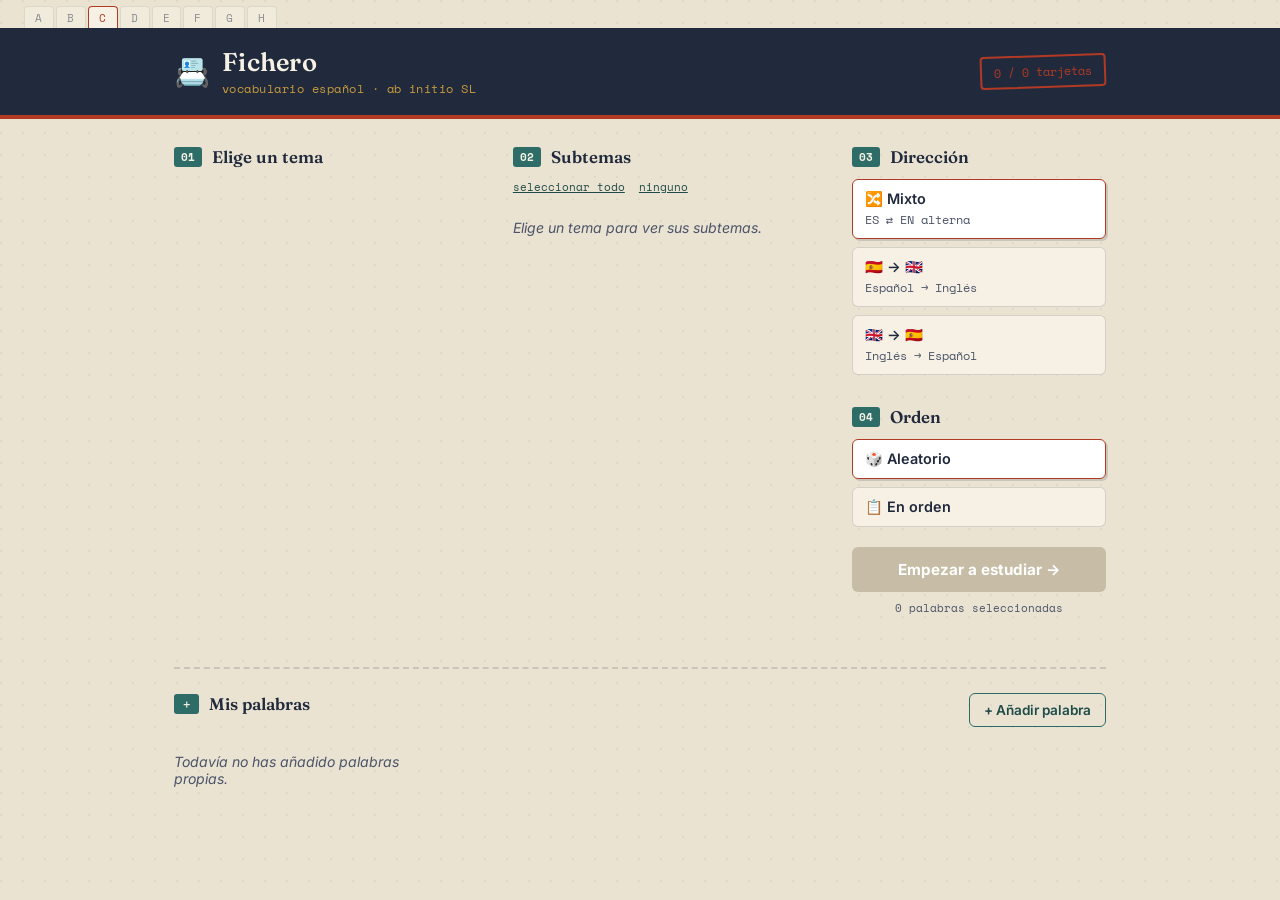
==== index.html @ 805efced "Add files via upload" ====
<!DOCTYPE html>
<html lang="es">
<head>
<meta charset="UTF-8">
<meta name="viewport" content="width=device-width, initial-scale=1.0">
<title>Fichero — Vocabulario Español Ab Initio</title>
<link rel="preconnect" href="https://fonts.googleapis.com">
<link href="https://fonts.googleapis.com/css2?family=Fraunces:ital,opsz,wght@0,9..144,400;0,9..144,600;0,9..144,700;1,9..144,500&family=Space+Mono:wght@400;700&family=Inter:wght@400;500;600;700&display=swap" rel="stylesheet">
<link rel="stylesheet" href="styles.css">
</head>
<body>

<div class="drawer-rail" aria-hidden="true">
  <span>A</span><span>B</span><span>C</span><span>D</span><span>E</span><span>F</span><span>G</span><span>H</span>
</div>

<header class="site-header">
  <div class="header-inner">
    <div class="brand">
      <span class="brand-mark">📇</span>
      <div>
        <h1>Fichero</h1>
        <p class="brand-sub">vocabulario español · ab initio SL</p>
      </div>
    </div>
    <div class="stamp" id="sessionStamp">0 / 0 tarjetas</div>
  </div>
</header>

<main class="layout">

  <!-- SETUP VIEW -->
  <section id="setupView" class="panel setup-panel">
    <div class="setup-grid">

      <div class="setup-col">
        <h2 class="section-label"><span class="tab-index">01</span> Elige un tema</h2>
        <div id="themeList" class="theme-list"></div>
      </div>

      <div class="setup-col">
        <h2 class="section-label"><span class="tab-index">02</span> Subtemas</h2>
        <div class="subtheme-actions">
          <button class="link-btn" id="selectAllSub">seleccionar todo</button>
          <button class="link-btn" id="selectNoneSub">ninguno</button>
        </div>
        <div id="subthemeList" class="subtheme-list">
          <p class="hint">Elige un tema para ver sus subtemas.</p>
        </div>
      </div>

      <div class="setup-col">
        <h2 class="section-label"><span class="tab-index">03</span> Dirección</h2>
        <div class="direction-options" id="directionOptions">
          <button class="dir-btn active" data-dir="mixed">🔀 Mixto<span>ES ⇄ EN alterna</span></button>
          <button class="dir-btn" data-dir="es-en">🇪🇸 → 🇬🇧<span>Español → Inglés</span></button>
          <button class="dir-btn" data-dir="en-es">🇬🇧 → 🇪🇸<span>Inglés → Español</span></button>
        </div>

        <h2 class="section-label" style="margin-top:2rem;"><span class="tab-index">04</span> Orden</h2>
        <div class="direction-options">
          <button class="dir-btn active" data-shuffle="true">🎲 Aleatorio</button>
          <button class="dir-btn" data-shuffle="false">📋 En orden</button>
        </div>

        <button id="startBtn" class="primary-btn" disabled>Empezar a estudiar →</button>
        <p class="setup-count" id="setupCount">0 palabras seleccionadas</p>
      </div>

    </div>

    <div class="my-words-block">
      <div class="my-words-header">
        <h2 class="section-label"><span class="tab-index">＋</span> Mis palabras</h2>
        <button id="addWordBtn" class="secondary-btn">+ Añadir palabra</button>
      </div>
      <div id="myWordsList" class="my-words-list">
        <p class="hint">Todavía no has añadido palabras propias.</p>
      </div>
    </div>
  </section>

  <!-- STUDY VIEW -->
  <section id="studyView" class="panel study-panel hidden">
    <div class="study-toolbar">
      <button id="backToSetup" class="link-btn">← temas</button>
      <div class="progress-track"><div class="progress-fill" id="progressFill"></div></div>
      <button id="shuffleAgain" class="link-btn">🔀 reordenar</button>
    </div>

    <div class="card-stage">
      <div class="card-tab" id="cardTheme">tema</div>
      <div class="flashcard" id="flashcard" tabindex="0" role="button" aria-label="Voltear tarjeta">
        <div class="flashcard-inner" id="flashcardInner">
          <div class="face face-front">
            <span class="lang-flag" id="frontFlag">ES</span>
            <p class="word-text" id="frontText">—</p>
            <span class="tap-hint">toca para voltear</span>
          </div>
          <div class="face face-back">
            <span class="lang-flag" id="backFlag">EN</span>
            <p class="word-text" id="backText">—</p>
            <span class="tap-hint">toca para voltear</span>
          </div>
        </div>
      </div>

      <div class="rating-row" id="ratingRow">
        <button class="rate-btn rate-no" data-rate="again">😕 otra vez</button>
        <button class="rate-btn rate-ok" data-rate="know">✅ lo sé</button>
      </div>

      <div class="nav-row">
        <button id="prevCard" class="nav-btn">‹ anterior</button>
        <button id="nextCard" class="nav-btn">siguiente ›</button>
      </div>
    </div>
  </section>

  <!-- DONE VIEW -->
  <section id="doneView" class="panel done-panel hidden">
    <div class="done-card">
      <span class="done-mark">✓</span>
      <h2>¡Fichero completado!</h2>
      <p id="doneStats">Has repasado 0 tarjetas.</p>
      <div class="done-actions">
        <button id="restartSame" class="primary-btn">Repasar otra vez</button>
        <button id="restartNew" class="secondary-btn">Elegir otro tema</button>
      </div>
    </div>
  </section>

</main>

<!-- ADD WORD MODAL -->
<div id="addWordModal" class="modal-overlay hidden">
  <div class="modal-card">
    <button class="modal-close" id="closeModal">×</button>
    <h2 class="section-label"><span class="tab-index">＋</span> Añadir palabra</h2>
    <form id="addWordForm">
      <label>Español
        <input type="text" id="inputEs" placeholder="p.ej. madrugar" required>
      </label>
      <label>Inglés
        <input type="text" id="inputEn" placeholder="e.g. to get up early" required>
      </label>
      <label>Nota (opcional)
        <input type="text" id="inputNote" placeholder="p.ej. tema: rutina diaria">
      </label>
      <button type="submit" class="primary-btn">Guardar tarjeta</button>
    </form>
  </div>
</div>

<script src="app.js"></script>
</body>
</html>
---- styles.css ----
/* ===========================================================
   Fichero — design tokens
   Palette: library card-catalog. Paper stock, ink navy, stamp red, teal accent.
   Display: Fraunces (serif, warm, a little quirky at high optical size)
   Body: Inter
   Utility/labels: Space Mono (card-index numbering, flags, counters)
=========================================================== */
:root {
  --paper: #EAE3D2;
  --paper-deep: #DED4BC;
  --card-stock: #F6F1E4;
  --ink: #202A3C;
  --ink-soft: #4B5468;
  --stamp: #B23A24;
  --stamp-dark: #8E2C1A;
  --teal: #2E6C68;
  --teal-dark: #1F4B48;
  --gold: #C79A3D;
  --line: rgba(32, 42, 60, 0.16);
  --shadow: rgba(32, 42, 60, 0.25);

  --font-display: 'Fraunces', serif;
  --font-body: 'Inter', sans-serif;
  --font-mono: 'Space Mono', monospace;

  --radius-card: 10px;
  --radius-sm: 6px;
}

* { box-sizing: border-box; }

html, body {
  margin: 0;
  padding: 0;
  background: var(--paper);
  color: var(--ink);
  font-family: var(--font-body);
  min-height: 100vh;
}

body {
  background-image:
    radial-gradient(circle at 1px 1px, rgba(32,42,60,0.05) 1px, transparent 0);
  background-size: 22px 22px;
}

h1, h2 { font-family: var(--font-display); margin: 0; }

.hidden { display: none !important; }

button { font-family: var(--font-body); cursor: pointer; }

/* ---------- drawer rail (decorative, catalog-box tabs) ---------- */
.drawer-rail {
  display: flex;
  gap: 2px;
  padding: 6px 24px 0;
  overflow-x: auto;
}
.drawer-rail span {
  font-family: var(--font-mono);
  font-size: 11px;
  letter-spacing: 0.08em;
  color: var(--ink-soft);
  background: var(--card-stock);
  border: 1px solid var(--line);
  border-bottom: none;
  padding: 3px 10px 2px;
  border-radius: 4px 4px 0 0;
  opacity: 0.6;
}
.drawer-rail span:nth-child(3) { opacity: 1; color: var(--stamp); border-color: var(--stamp); }

/* ---------- header ---------- */
.site-header {
  background: var(--ink);
  color: var(--card-stock);
  border-bottom: 4px solid var(--stamp);
}
.header-inner {
  max-width: 980px;
  margin: 0 auto;
  padding: 18px 24px;
  display: flex;
  align-items: center;
  justify-content: space-between;
  gap: 16px;
}
.brand { display: flex; align-items: center; gap: 12px; }
.brand-mark { font-size: 1.8rem; }
.brand h1 {
  font-size: 1.6rem;
  font-weight: 600;
  letter-spacing: 0.01em;
}
.brand-sub {
  margin: 2px 0 0;
  font-family: var(--font-mono);
  font-size: 12px;
  color: var(--gold);
  letter-spacing: 0.04em;
}
.stamp {
  font-family: var(--font-mono);
  font-size: 12px;
  border: 2px solid var(--stamp);
  color: var(--stamp);
  padding: 6px 12px;
  border-radius: 4px;
  transform: rotate(-2deg);
  white-space: nowrap;
}

/* ---------- layout ---------- */
.layout {
  max-width: 980px;
  margin: 0 auto;
  padding: 28px 24px 80px;
}

.panel { width: 100%; }

.section-label {
  font-size: 1.05rem;
  font-weight: 600;
  display: flex;
  align-items: center;
  gap: 10px;
  margin-bottom: 12px;
  color: var(--ink);
}
.tab-index {
  font-family: var(--font-mono);
  font-size: 11px;
  background: var(--teal);
  color: var(--card-stock);
  padding: 2px 7px;
  border-radius: 3px;
}

/* ---------- setup grid ---------- */
.setup-grid {
  display: grid;
  grid-template-columns: 1.1fr 1.1fr 0.9fr;
  gap: 28px;
  align-items: start;
}
@media (max-width: 860px) {
  .setup-grid { grid-template-columns: 1fr; }
}

.theme-list {
  display: flex;
  flex-direction: column;
  gap: 8px;
  max-height: 420px;
  overflow-y: auto;
  padding-right: 4px;
}
.theme-item {
  background: var(--card-stock);
  border: 1px solid var(--line);
  border-left: 4px solid var(--teal);
  border-radius: var(--radius-sm);
  padding: 10px 12px;
  cursor: pointer;
  transition: transform 0.12s ease, box-shadow 0.12s ease;
  display: flex;
  justify-content: space-between;
  align-items: center;
  gap: 8px;
}
.theme-item:hover { transform: translateX(2px); box-shadow: 2px 2px 0 var(--line); }
.theme-item.active {
  border-left-color: var(--stamp);
  background: #fff;
  box-shadow: 3px 3px 0 var(--line);
}
.theme-item .t-name { font-weight: 600; font-size: 0.92rem; }
.theme-item .t-count {
  font-family: var(--font-mono);
  font-size: 11px;
  color: var(--ink-soft);
  background: var(--paper);
  border-radius: 10px;
  padding: 2px 8px;
  white-space: nowrap;
}

.subtheme-actions { display: flex; gap: 14px; margin-bottom: 10px; }
.link-btn {
  background: none;
  border: none;
  font-family: var(--font-mono);
  font-size: 11px;
  color: var(--teal-dark);
  text-decoration: underline;
  padding: 0;
}

.subtheme-list {
  display: flex;
  flex-direction: column;
  gap: 6px;
  max-height: 380px;
  overflow-y: auto;
  padding-right: 4px;
}
.subtheme-row {
  display: flex;
  align-items: center;
  gap: 8px;
  background: var(--card-stock);
  border: 1px solid var(--line);
  border-radius: var(--radius-sm);
  padding: 7px 10px;
  font-size: 0.86rem;
}
.subtheme-row input { accent-color: var(--stamp); }
.subtheme-row .s-count {
  margin-left: auto;
  font-family: var(--font-mono);
  font-size: 10px;
  color: var(--ink-soft);
}

.hint { color: var(--ink-soft); font-size: 0.88rem; font-style: italic; }

.direction-options { display: flex; flex-direction: column; gap: 8px; }
.dir-btn {
  background: var(--card-stock);
  border: 1px solid var(--line);
  border-radius: var(--radius-sm);
  padding: 10px 12px;
  text-align: left;
  font-size: 0.9rem;
  font-weight: 600;
  color: var(--ink);
  display: flex;
  flex-direction: column;
  gap: 2px;
}
.dir-btn span { font-weight: 400; font-size: 0.76rem; color: var(--ink-soft); font-family: var(--font-mono); }
.dir-btn.active { border-color: var(--stamp); background: #fff; box-shadow: 2px 2px 0 var(--line); }

.primary-btn {
  margin-top: 20px;
  width: 100%;
  background: var(--stamp);
  color: #fff;
  border: none;
  border-radius: var(--radius-sm);
  padding: 13px 16px;
  font-weight: 700;
  font-size: 0.95rem;
  transition: background 0.15s ease;
}
.primary-btn:hover:not(:disabled) { background: var(--stamp-dark); }
.primary-btn:disabled { background: #C7BDA6; cursor: not-allowed; }

.secondary-btn {
  background: transparent;
  border: 1.5px solid var(--teal);
  color: var(--teal-dark);
  border-radius: var(--radius-sm);
  padding: 8px 14px;
  font-weight: 600;
  font-size: 0.85rem;
}

.setup-count {
  text-align: center;
  font-family: var(--font-mono);
  font-size: 11px;
  color: var(--ink-soft);
  margin-top: 8px;
}

/* ---------- my words ---------- */
.my-words-block {
  margin-top: 40px;
  border-top: 2px dashed var(--line);
  padding-top: 24px;
}
.my-words-header {
  display: flex;
  justify-content: space-between;
  align-items: center;
  margin-bottom: 12px;
}
.my-words-list {
  display: grid;
  grid-template-columns: repeat(auto-fill, minmax(220px, 1fr));
  gap: 8px;
}
.my-word-card {
  background: var(--card-stock);
  border: 1px solid var(--line);
  border-radius: var(--radius-sm);
  padding: 10px 12px;
  position: relative;
}
.my-word-card .mw-es { font-weight: 700; font-size: 0.9rem; }
.my-word-card .mw-en { color: var(--ink-soft); font-size: 0.82rem; }
.my-word-card .mw-del {
  position: absolute;
  top: 6px; right: 8px;
  background: none;
  border: none;
  color: var(--stamp);
  font-size: 0.85rem;
}

/* ---------- study view ---------- */
.study-toolbar {
  display: flex;
  align-items: center;
  gap: 16px;
  margin-bottom: 30px;
}
.progress-track {
  flex: 1;
  height: 6px;
  background: var(--paper-deep);
  border-radius: 4px;
  overflow: hidden;
}
.progress-fill {
  height: 100%;
  width: 0%;
  background: var(--stamp);
  transition: width 0.25s ease;
}

.card-stage {
  display: flex;
  flex-direction: column;
  align-items: center;
  gap: 22px;
}

.card-tab {
  font-family: var(--font-mono);
  font-size: 11px;
  letter-spacing: 0.05em;
  color: var(--ink-soft);
  background: var(--card-stock);
  border: 1px solid var(--line);
  padding: 4px 12px;
  border-radius: 12px;
  text-transform: uppercase;
}

.flashcard {
  width: min(560px, 92vw);
  height: 320px;
  perspective: 1400px;
  outline: none;
}
.flashcard-inner {
  position: relative;
  width: 100%;
  height: 100%;
  transition: transform 0.5s cubic-bezier(.4,.2,.2,1);
  transform-style: preserve-3d;
}
.flashcard.flipped .flashcard-inner { transform: rotateY(180deg); }

.face {
  position: absolute;
  inset: 0;
  backface-visibility: hidden;
  border-radius: var(--radius-card);
  background: var(--card-stock);
  border: 1px solid var(--line);
  box-shadow: 4px 6px 0 var(--line), 0 12px 30px var(--shadow);
  display: flex;
  flex-direction: column;
  align-items: center;
  justify-content: center;
  padding: 30px;
  text-align: center;
}
.face::before {
  content: "";
  position: absolute;
  top: 0; left: 34px;
  width: 2px; height: 100%;
  background: repeating-linear-gradient(var(--line) 0 4px, transparent 4px 10px);
  opacity: 0.5;
}
.face-back { transform: rotateY(180deg); }

.lang-flag {
  font-family: var(--font-mono);
  font-size: 11px;
  letter-spacing: 0.08em;
  background: var(--teal);
  color: #fff;
  padding: 3px 10px;
  border-radius: 10px;
  margin-bottom: 18px;
}
.face-back .lang-flag { background: var(--stamp); }

.word-text {
  font-family: var(--font-display);
  font-size: clamp(1.6rem, 4.2vw, 2.3rem);
  font-weight: 600;
  line-height: 1.25;
  margin: 0;
  color: var(--ink);
}

.tap-hint {
  position: absolute;
  bottom: 16px;
  font-family: var(--font-mono);
  font-size: 10px;
  color: var(--ink-soft);
  opacity: 0.7;
  text-transform: uppercase;
  letter-spacing: 0.06em;
}

.rating-row {
  display: flex;
  gap: 14px;
  opacity: 0;
  pointer-events: none;
  transition: opacity 0.2s ease;
}
.rating-row.show { opacity: 1; pointer-events: auto; }
.rate-btn {
  border: none;
  border-radius: 24px;
  padding: 11px 22px;
  font-weight: 700;
  font-size: 0.88rem;
}
.rate-no { background: var(--paper-deep); color: var(--ink); }
.rate-ok { background: var(--teal); color: #fff; }

.nav-row { display: flex; gap: 12px; }
.nav-btn {
  background: none;
  border: 1px solid var(--line);
  border-radius: var(--radius-sm);
  padding: 8px 16px;
  font-family: var(--font-mono);
  font-size: 12px;
  color: var(--ink-soft);
}
.nav-btn:hover { border-color: var(--ink-soft); }

/* ---------- done view ---------- */
.done-panel { display: flex; justify-content: center; padding-top: 40px; }
.done-card {
  background: var(--card-stock);
  border: 1px solid var(--line);
  border-radius: var(--radius-card);
  padding: 44px 40px;
  text-align: center;
  max-width: 420px;
  box-shadow: 4px 6px 0 var(--line);
}
.done-mark {
  display: inline-flex;
  align-items: center;
  justify-content: center;
  width: 52px; height: 52px;
  border-radius: 50%;
  background: var(--teal);
  color: #fff;
  font-size: 1.5rem;
  margin-bottom: 14px;
}
.done-card h2 { font-size: 1.4rem; margin-bottom: 8px; }
.done-card p { color: var(--ink-soft); margin-bottom: 22px; }
.done-actions { display: flex; flex-direction: column; gap: 10px; }

/* ---------- modal ---------- */
.modal-overlay {
  position: fixed; inset: 0;
  background: rgba(32,42,60,0.55);
  display: flex;
  align-items: center;
  justify-content: center;
  padding: 20px;
  z-index: 50;
}
.modal-card {
  background: var(--card-stock);
  border-radius: var(--radius-card);
  padding: 28px;
  width: min(420px, 100%);
  position: relative;
  box-shadow: 6px 8px 0 var(--line);
}
.modal-close {
  position: absolute;
  top: 10px; right: 14px;
  background: none;
  border: none;
  font-size: 1.4rem;
  color: var(--ink-soft);
}
#addWordForm { display: flex; flex-direction: column; gap: 14px; margin-top: 10px; }
#addWordForm label {
  display: flex;
  flex-direction: column;
  gap: 5px;
  font-family: var(--font-mono);
  font-size: 11px;
  color: var(--ink-soft);
  text-transform: uppercase;
  letter-spacing: 0.04em;
}
#addWordForm input {
  font-family: var(--font-body);
  font-size: 0.95rem;
  padding: 10px 12px;
  border: 1px solid var(--line);
  border-radius: var(--radius-sm);
  background: #fff;
  color: var(--ink);
}
#addWordForm input:focus {
  outline: 2px solid var(--teal);
  outline-offset: 1px;
}

/* ---------- focus visibility ---------- */
button:focus-visible, .flashcard:focus-visible, input:focus-visible {
  outline: 2px solid var(--stamp);
  outline-offset: 2px;
}

/* ---------- reduced motion ---------- */
@media (prefers-reduced-motion: reduce) {
  .flashcard-inner, .progress-fill, .theme-item { transition: none !important; }
}
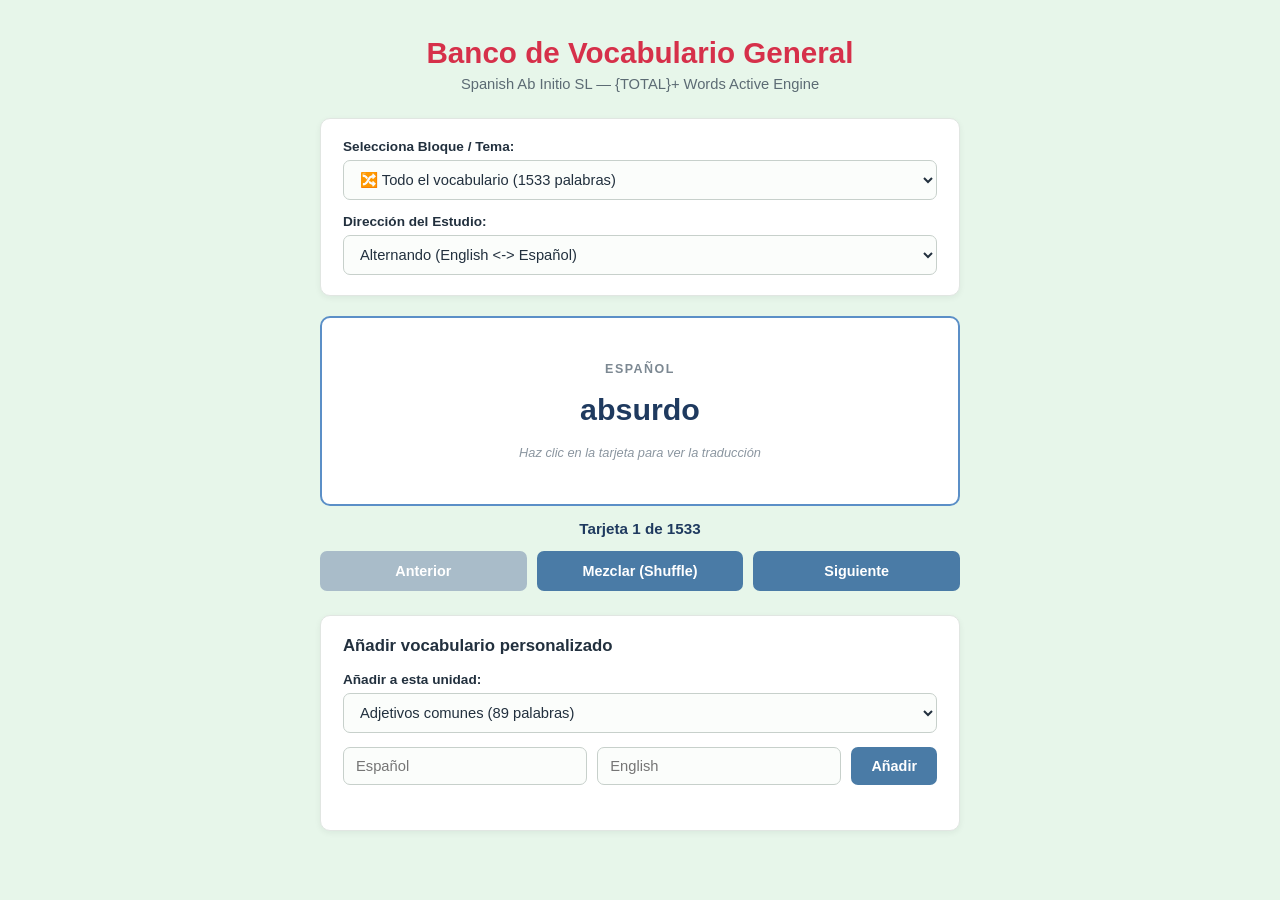
==== commit cb926cdd: "Add files via upload" ====
--- a/index.html
+++ b/index.html
@@ -1,157 +1,431 @@
-<!DOCTYPE html>
-<html lang="es">
-<head>
-<meta charset="UTF-8">
-<meta name="viewport" content="width=device-width, initial-scale=1.0">
-<title>Fichero — Vocabulario Español Ab Initio</title>
-<link rel="preconnect" href="https://fonts.googleapis.com">
-<link href="https://fonts.googleapis.com/css2?family=Fraunces:ital,opsz,wght@0,9..144,400;0,9..144,600;0,9..144,700;1,9..144,500&family=Space+Mono:wght@400;700&family=Inter:wght@400;500;600;700&display=swap" rel="stylesheet">
-<link rel="stylesheet" href="styles.css">
-</head>
-<body>
-
-<div class="drawer-rail" aria-hidden="true">
-  <span>A</span><span>B</span><span>C</span><span>D</span><span>E</span><span>F</span><span>G</span><span>H</span>
-</div>
-
-<header class="site-header">
-  <div class="header-inner">
-    <div class="brand">
-      <span class="brand-mark">📇</span>
-      <div>
-        <h1>Fichero</h1>
-        <p class="brand-sub">vocabulario español · ab initio SL</p>
-      </div>
-    </div>
-    <div class="stamp" id="sessionStamp">0 / 0 tarjetas</div>
-  </div>
-</header>
-
-<main class="layout">
-
-  <!-- SETUP VIEW -->
-  <section id="setupView" class="panel setup-panel">
-    <div class="setup-grid">
-
-      <div class="setup-col">
-        <h2 class="section-label"><span class="tab-index">01</span> Elige un tema</h2>
-        <div id="themeList" class="theme-list"></div>
-      </div>
-
-      <div class="setup-col">
-        <h2 class="section-label"><span class="tab-index">02</span> Subtemas</h2>
-        <div class="subtheme-actions">
-          <button class="link-btn" id="selectAllSub">seleccionar todo</button>
-          <button class="link-btn" id="selectNoneSub">ninguno</button>
-        </div>
-        <div id="subthemeList" class="subtheme-list">
-          <p class="hint">Elige un tema para ver sus subtemas.</p>
-        </div>
-      </div>
-
-      <div class="setup-col">
-        <h2 class="section-label"><span class="tab-index">03</span> Dirección</h2>
-        <div class="direction-options" id="directionOptions">
-          <button class="dir-btn active" data-dir="mixed">🔀 Mixto<span>ES ⇄ EN alterna</span></button>
-          <button class="dir-btn" data-dir="es-en">🇪🇸 → 🇬🇧<span>Español → Inglés</span></button>
-          <button class="dir-btn" data-dir="en-es">🇬🇧 → 🇪🇸<span>Inglés → Español</span></button>
-        </div>
-
-        <h2 class="section-label" style="margin-top:2rem;"><span class="tab-index">04</span> Orden</h2>
-        <div class="direction-options">
-          <button class="dir-btn active" data-shuffle="true">🎲 Aleatorio</button>
-          <button class="dir-btn" data-shuffle="false">📋 En orden</button>
-        </div>
-
-        <button id="startBtn" class="primary-btn" disabled>Empezar a estudiar →</button>
-        <p class="setup-count" id="setupCount">0 palabras seleccionadas</p>
-      </div>
-
-    </div>
-
-    <div class="my-words-block">
-      <div class="my-words-header">
-        <h2 class="section-label"><span class="tab-index">＋</span> Mis palabras</h2>
-        <button id="addWordBtn" class="secondary-btn">+ Añadir palabra</button>
-      </div>
-      <div id="myWordsList" class="my-words-list">
-        <p class="hint">Todavía no has añadido palabras propias.</p>
-      </div>
-    </div>
-  </section>
-
-  <!-- STUDY VIEW -->
-  <section id="studyView" class="panel study-panel hidden">
-    <div class="study-toolbar">
-      <button id="backToSetup" class="link-btn">← temas</button>
-      <div class="progress-track"><div class="progress-fill" id="progressFill"></div></div>
-      <button id="shuffleAgain" class="link-btn">🔀 reordenar</button>
-    </div>
-
-    <div class="card-stage">
-      <div class="card-tab" id="cardTheme">tema</div>
-      <div class="flashcard" id="flashcard" tabindex="0" role="button" aria-label="Voltear tarjeta">
-        <div class="flashcard-inner" id="flashcardInner">
-          <div class="face face-front">
-            <span class="lang-flag" id="frontFlag">ES</span>
-            <p class="word-text" id="frontText">—</p>
-            <span class="tap-hint">toca para voltear</span>
-          </div>
-          <div class="face face-back">
-            <span class="lang-flag" id="backFlag">EN</span>
-            <p class="word-text" id="backText">—</p>
-            <span class="tap-hint">toca para voltear</span>
-          </div>
-        </div>
-      </div>
-
-      <div class="rating-row" id="ratingRow">
-        <button class="rate-btn rate-no" data-rate="again">😕 otra vez</button>
-        <button class="rate-btn rate-ok" data-rate="know">✅ lo sé</button>
-      </div>
-
-      <div class="nav-row">
-        <button id="prevCard" class="nav-btn">‹ anterior</button>
-        <button id="nextCard" class="nav-btn">siguiente ›</button>
-      </div>
-    </div>
-  </section>
-
-  <!-- DONE VIEW -->
-  <section id="doneView" class="panel done-panel hidden">
-    <div class="done-card">
-      <span class="done-mark">✓</span>
-      <h2>¡Fichero completado!</h2>
-      <p id="doneStats">Has repasado 0 tarjetas.</p>
-      <div class="done-actions">
-        <button id="restartSame" class="primary-btn">Repasar otra vez</button>
-        <button id="restartNew" class="secondary-btn">Elegir otro tema</button>
-      </div>
-    </div>
-  </section>
-
-</main>
-
-<!-- ADD WORD MODAL -->
-<div id="addWordModal" class="modal-overlay hidden">
-  <div class="modal-card">
-    <button class="modal-close" id="closeModal">×</button>
-    <h2 class="section-label"><span class="tab-index">＋</span> Añadir palabra</h2>
-    <form id="addWordForm">
-      <label>Español
-        <input type="text" id="inputEs" placeholder="p.ej. madrugar" required>
-      </label>
-      <label>Inglés
-        <input type="text" id="inputEn" placeholder="e.g. to get up early" required>
-      </label>
-      <label>Nota (opcional)
-        <input type="text" id="inputNote" placeholder="p.ej. tema: rutina diaria">
-      </label>
-      <button type="submit" class="primary-btn">Guardar tarjeta</button>
-    </form>
-  </div>
-</div>
-
-<script src="app.js"></script>
-</body>
-</html>
+﻿<!DOCTYPE html>
+<html lang="es">
+<head>
+<meta charset="UTF-8">
+<meta name="viewport" content="width=device-width, initial-scale=1.0">
+<title>Banco de Vocabulario General</title>
+<style>
+*{ box-sizing:border-box; }
+html,body{ height:100%; }
+body{
+  margin:0;
+  background:#e7f6ea;
+  color:#22303e;
+  font-family:"Segoe UI", Arial, Helvetica, sans-serif;
+  min-height:100vh;
+  padding:36px 16px 60px;
+}
+
+#app{ max-width:640px; margin:0 auto; }
+
+h1.title{
+  text-align:center;
+  color:#d6304a;
+  font-size:1.85rem;
+  font-weight:700;
+  margin:0 0 6px;
+}
+p.subtitle{
+  text-align:center;
+  color:#5c6b74;
+  font-size:0.92rem;
+  margin:0 0 26px;
+}
+
+.panel{
+  background:#ffffff;
+  border:1px solid #e1e6e2;
+  border-radius:10px;
+  padding:20px 22px;
+  margin-bottom:20px;
+  box-shadow:0 2px 6px rgba(20,40,30,0.06);
+}
+
+.field-label{
+  font-size:0.85rem;
+  font-weight:600;
+  color:#22303e;
+  margin-bottom:6px;
+  display:block;
+}
+select, input[type=text]{
+  width:100%;
+  padding:10px 12px;
+  border-radius:7px;
+  border:1px solid #c7d0cb;
+  font-size:0.92rem;
+  color:#22303e;
+  background:#fbfdfb;
+  font-family:inherit;
+}
+select:focus, input[type=text]:focus{
+  outline:none;
+  border-color:#4a7ba6;
+  box-shadow:0 0 0 3px rgba(74,123,166,0.15);
+}
+.field{ margin-bottom:14px; }
+.field:last-child{ margin-bottom:0; }
+
+.flashcard-panel{
+  background:#ffffff;
+  border:2px solid #5b8fc7;
+  border-radius:10px;
+  padding:30px 24px;
+  text-align:center;
+  min-height:190px;
+  display:flex;
+  flex-direction:column;
+  align-items:center;
+  justify-content:center;
+  cursor:pointer;
+  margin-bottom:14px;
+  user-select:none;
+  transition:box-shadow .15s ease;
+}
+.flashcard-panel:hover{ box-shadow:0 4px 14px rgba(91,143,199,0.25); }
+.card-label{
+  font-size:0.78rem;
+  letter-spacing:0.12em;
+  color:#7c8892;
+  font-weight:600;
+  margin-bottom:14px;
+}
+.card-word{
+  font-size:1.9rem;
+  font-weight:700;
+  color:#1f3a5f;
+  word-break:break-word;
+  line-height:1.3;
+}
+.card-hint{
+  margin-top:16px;
+  font-size:0.8rem;
+  color:#8b96a0;
+  font-style:italic;
+}
+
+.card-counter{
+  text-align:center;
+  font-weight:700;
+  color:#1f3a5f;
+  font-size:0.95rem;
+  margin-bottom:14px;
+}
+
+.btn-row{
+  display:flex;
+  gap:10px;
+  margin-bottom:6px;
+}
+button.action-btn{
+  flex:1;
+  background:#4a7ba6;
+  color:#fff;
+  border:none;
+  border-radius:7px;
+  padding:12px 10px;
+  font-size:0.9rem;
+  font-weight:600;
+  cursor:pointer;
+  font-family:inherit;
+  transition:background .12s ease;
+}
+button.action-btn:hover{ background:#3d6890; }
+button.action-btn:disabled{ background:#a9bcc9; cursor:not-allowed; }
+
+.panel-heading{
+  font-size:1.05rem;
+  font-weight:700;
+  color:#22303e;
+  margin:0 0 16px;
+}
+
+.add-row{
+  display:flex;
+  gap:10px;
+}
+.add-row .field{ flex:1; margin-bottom:0; }
+button.add-btn{
+  background:#4a7ba6;
+  color:#fff;
+  border:none;
+  border-radius:7px;
+  padding:0 20px;
+  font-size:0.9rem;
+  font-weight:600;
+  cursor:pointer;
+  font-family:inherit;
+  align-self:stretch;
+}
+button.add-btn:hover{ background:#3d6890; }
+
+.add-msg{
+  margin-top:10px;
+  font-size:0.85rem;
+  min-height:1.1em;
+}
+.add-msg.success{ color:#2c8a4a; }
+.add-msg.error{ color:#c1453b; }
+
+@media (max-width:480px){
+  .add-row{ flex-direction:column; }
+  button.add-btn{ padding:12px; }
+}
+
+</style>
+</head>
+<body>
+<div id="app">
+  <h1 class="title">Banco de Vocabulario General</h1>
+  <p class="subtitle">Spanish Ab Initio SL — {TOTAL}+ Words Active Engine</p>
+
+  <div class="panel">
+    <div class="field">
+      <label class="field-label" for="unit-select">Selecciona Bloque / Tema:</label>
+      <select id="unit-select"></select>
+    </div>
+    <div class="field">
+      <label class="field-label" for="direction-select">Dirección del Estudio:</label>
+      <select id="direction-select">
+        <option value="alt">Alternando (English &lt;-&gt; Español)</option>
+        <option value="es-en">Español -&gt; English</option>
+        <option value="en-es">English -&gt; Español</option>
+      </select>
+    </div>
+  </div>
+
+  <div class="flashcard-panel" id="flashcard">
+    <div class="card-label" id="card-label">ESPAÑOL</div>
+    <div class="card-word" id="card-word">—</div>
+    <div class="card-hint" id="card-hint"></div>
+  </div>
+
+  <div class="card-counter" id="card-counter">Tarjeta 1 de 1</div>
+
+  <div class="btn-row">
+    <button class="action-btn" id="prev-btn">Anterior</button>
+    <button class="action-btn" id="shuffle-btn">Mezclar (Shuffle)</button>
+    <button class="action-btn" id="next-btn">Siguiente</button>
+  </div>
+
+  <div class="panel" style="margin-top:24px;">
+    <div class="panel-heading">Añadir vocabulario personalizado</div>
+    <div class="field">
+      <label class="field-label" for="add-unit-select">Añadir a esta unidad:</label>
+      <select id="add-unit-select"></select>
+    </div>
+    <div class="add-row">
+      <div class="field">
+        <input type="text" id="input-es" placeholder="Español">
+      </div>
+      <div class="field">
+        <input type="text" id="input-en" placeholder="English">
+      </div>
+      <button class="add-btn" id="add-btn">Añadir</button>
+    </div>
+    <div class="add-msg" id="add-msg"></div>
+  </div>
+</div>
+
+<script id="units-data" type="application/json">
+[{"theme":"Adjetivos comunes (Common Adjectives)","subtheme":"Adjetivos comunes","pairs":[["absurdo","absurd"],["aburrido","boring"],["acogedor","cosy, welcoming"],["agradable","pleasant"],["amable","kind"],["amigable","friendly"],["animado","lively"],["blando","soft"],["bueno, mejor","good, better"],["cálido","warm"],["caliente","hot"],["cierto","certain, true"],["cómodo","comfortable"],["correcto","correct"],["delgado","thin, slim"],["diferente","different"],["difícil","difficult"],["duro","hard"],["educado","polite"],["emocionante","exciting"],["enorme","huge"],["estrecho","narrow"],["estricto","strict"],["estupendo","wonderful"],["exacto","exact"],["fácil","easy"],["fantástico","fantastic"],["frío","cold"],["fuerte","strong"],["general","general"],["genial","great"],["grande, más grande/mayor, el más grande/mayor","big, bigger, biggest"],["gratis","free (no cost)"],["harto","fed up"],["húmedo","humid, damp"],["importante","important"],["imposible","impossible"],["incorrecto","incorrect"],["infeliz","unhappy"],["inteligente","intelligent"],["inútil","useless"],["lento","slow"],["libre","free"],["ligero","light (weight)"],["listo","clever, ready"],["lleno","full"],["maleducado","rude, impolite"],["malo, peor","bad, worse"],["mismo, el mismo que","same, the same as"],["moderno","modern"],["mojado","wet"],["necesario","necessary"],["negativo","negative"],["normal","normal"],["nuevo","new"],["parecido","similar"],["pequeño, más pequeño/menor, el más pequeño/menor","small, smaller, smallest"],["perfecto","perfect"],["pesado","heavy"],["popular","popular"],["posible","possible"],["positivo","positive"],["preparado","prepared, ready"],["previo","previous"],["probable","probable"],["profundo","deep"],["rápido","fast"],["reciente","recent"],["rico","rich, tasty"],["ruidoso","noisy"],["seco","dry"],["seguro","safe, sure"],["sencillo","simple"],["silencioso","silent, quiet"],["similar","similar"],["simple","simple"],["solitario","lonely, solitary"],["solo","alone, only"],["suave","soft, smooth"],["tímido","shy"],["típico","typical"],["tonto","silly, stupid"],["tradicional","traditional"],["útil","useful"],["vacante","vacant"],["vacío","empty"],["valioso","valuable"],["verdadero","true, real"],["viejo","old"]]},{"theme":"Adverbios y preposiciones comunes (Common Adverbs and Prepositions)","subtheme":"Adverbios y preposiciones comunes","pairs":[["a","to, at"],["afuera","outside"],["al lado de","next to"],["allí/allá","there"],["alrededor de","around"],["aquí/acá","here"],["bajo","under"],["con","with"],["de","of, from"],["debajo de","under, below"],["dentro de","inside"],["desde","since, from"],["detrás de","behind"],["en","in, on"],["en algún lugar / en algún sitio","somewhere"],["en lugar de / en vez de","instead of"],["encima de","on top of"],["entre","between"],["fuera","outside"],["hacia","towards"],["junto a","next to"],["para","for, in order to"],["por","for, by, through"],["sin","without"],["sobre","on, about"]]},{"theme":"Adverbios y preposiciones comunes (Common Adverbs and Prepositions)","subtheme":"Posibilidad","pairs":[["ciertamente","certainly"],["definitivamente","definitely"],["probablemente","probably"],["quizá, quizás","maybe, perhaps"]]},{"theme":"Adverbios y preposiciones comunes (Common Adverbs and Prepositions)","subtheme":"Frecuencia","pairs":[["a menudo","often"],["cada día / todos los días","every day"],["diario/diariamente","daily"],["normalmente","normally"],["nunca","never"],["raramente / rara vez","rarely"],["siempre","always"],["solo/solamente","only"]]},{"theme":"Adverbios y preposiciones comunes (Common Adverbs and Prepositions)","subtheme":"Modo","pairs":[["bien","well"],["exactamente","exactly"],["despacio","slowly"],["lentamente/lento","slowly"],["mal","badly"],["rápidamente/rápido","quickly"]]},{"theme":"Adverbios y preposiciones comunes (Common Adverbs and Prepositions)","subtheme":"Énfasis","pairs":[["especialmente","especially"],["realmente","really"],["verdaderamente","truly"]]},{"theme":"Adverbios y preposiciones comunes (Common Adverbs and Prepositions)","subtheme":"Calificativos","pairs":[["bastante","quite, enough"],["demasiado (poco)","too much (too little)"],["insuficiente","insufficient"],["montón, un montón","loads, a lot"],["mucho","a lot"],["muy","very"],["poco","little"],["solo/solamente","only"],["tan","so"],["todo","all, everything"]]},{"theme":"Los números (Numbers)","subtheme":"Los números cardinales","pairs":[["cero","zero"],["uno","one"],["dos","two"],["tres","three"],["cuatro","four"],["cinco","five"],["seis","six"],["siete","seven"],["ocho","eight"],["nueve","nine"],["diez","ten"],["once","eleven"],["doce","twelve"],["trece","thirteen"],["catorce","fourteen"],["quince","fifteen"],["dieciséis","sixteen"],["diecisiete","seventeen"],["dieciocho","eighteen"],["diecinueve","nineteen"],["veinte","twenty"],["veintiuno","twenty-one"],["veintidós","twenty-two"],["treinta","thirty"],["treinta y uno","thirty-one"],["cuarenta","forty"],["cincuenta","fifty"],["sesenta","sixty"],["setenta","seventy"],["ochenta","eighty"],["noventa","ninety"],["cien / ciento","one hundred"],["doscientos","two hundred"],["quinientos","five hundred"],["mil","one thousand"],["un millón","one million"]]},{"theme":"Los números (Numbers)","subtheme":"Los números ordinales","pairs":[["primero","first"],["segundo","second"],["tercero","third"],["cuarto","fourth"],["quinto","fifth"],["sexto","sixth"],["séptimo","seventh"],["octavo","eighth"],["noveno","ninth"],["décimo","tenth"]]},{"theme":"Los números (Numbers)","subtheme":"Las fracciones","pairs":[["un medio / la mitad","a half"],["un tercio","a third"],["un cuarto","a quarter"],["dos tercios","two thirds"],["tres cuartos","three quarters"]]},{"theme":"Los números (Numbers)","subtheme":"Otro vocabulario numérico","pairs":[["algún/alguno","some, any"],["alrededor de","around, about"],["ambos","both"],["aproximadamente","approximately"],["cada","each"],["cantidad (f.)","quantity"],["casi","almost"],["cuánto","how much"],["doble","double"],["más","more"],["más o menos","more or less"],["mayoría (f.), máximo (m.), el mayor número","majority, maximum, the greatest number"],["menos","less"],["minoría (f.)","minority"],["nada","nothing"],["número (m.)","number"],["poco","little"],["sobre","about, on"],["suficiente","enough"],["tanto… como…","as much as"],["todo","all"],["total (m.)","total"],["único, el único","unique, the only one"],["varios","several"],["vez (f.), una vez, dos veces, tres veces","time, once, twice, three times"]]},{"theme":"Verbos comunes (Common Verbs)","subtheme":"Verbos comunes","pairs":[["acabar","to finish"],["acercarse","to approach"],["acordarse (de)","to remember"],["alojarse (en un hotel, camping…)","to stay (in a hotel, campsite...)"],["animar","to encourage"],["aparecer","to appear"],["aproximarse","to approach"],["arreglar","to fix, arrange"],["aumentar","to increase"],["ayudar","to help"],["bajar","to go down, lower"],["beber","to drink"],["buscar","to look for"],["caerse","to fall"],["calmar","to calm"],["coleccionar","to collect"],["comer","to eat"],["comenzar","to begin"],["comprender","to understand"],["comunicar","to communicate"],["conocer","to know (people/places)"],["conseguir","to get, achieve"],["contactar","to contact"],["contar","to tell, count"],["contestar","to answer"],["continuar","to continue"],["copiar","to copy"],["crear","to create"],["creer","to believe"],["dar","to give"],["deber","must, to owe"],["decir","to say"],["dejar","to leave, let"],["descender","to descend"],["describir","to describe"],["deshacer","to undo"],["devolver (algo)","to return (something)"],["disfrutar","to enjoy"],["empezar","to begin"],["empujar","to push"],["encantar","to love (something)"],["encontrar","to find"],["entender","to understand"],["entrar","to enter"],["escribir","to write"],["escuchar","to listen"],["esperar","to wait, hope"],["estar","to be"],["estar interesado en","to be interested in"],["estimular","to stimulate"],["existir","to exist"],["fomentar","to encourage, foster"],["gritar","to shout"],["gustar","to like"],["haber","to have (auxiliary)"],["hablar (con, de, sobre)","to speak (with, of, about)"],["hacer","to do, make"],["hacer una pregunta / preguntar","to ask a question"],["hay","there is/are"],["intentar","to try"],["invitar","to invite"],["ir","to go"],["leer","to read"],["llamar(se)","to call (oneself)"],["llegar","to arrive"],["llevar","to carry, wear"],["llorar","to cry"],["lograr","to achieve"],["mantener(se)","to maintain (oneself)"],["mentir, contar mentiras","to lie, tell lies"],["mirar","to look at"],["mover(se)","to move"],["mudarse (de casa)","to move house"],["necesitar","to need"],["ocurrir","to occur"],["odiar","to hate"],["oír","to hear"],["olvidar(se)","to forget"],["organizar","to organise"],["parar(se)","to stop"],["parecer(se)","to seem, resemble"],["pasar","to happen, pass"],["pedir","to ask for"],["perder","to lose"],["pensar","to think"],["permitir","to allow"],["pertenecer (a)","to belong (to)"],["poder","to be able to"],["poner","to put"],["preocupar(se) (por)","to worry (about)"],["probar","to try, taste"],["quedarse (en casa, en un hotel)","to stay (at home, in a hotel)"],["querer","to want, love"],["recibir","to receive"],["recordar","to remember"],["reducir","to reduce"],["reír","to laugh"],["repetir","to repeat"],["responder","to respond"],["resultar","to result, turn out"],["saber","to know (facts)"],["sacar","to take out"],["saludar","to greet"],["seguir","to follow, continue"],["sentarse","to sit down"],["sentir(se)","to feel"],["ser","to be"],["soler","to usually (do)"],["sonreír","to smile"],["soñar (con)","to dream (of)"],["soportar","to bear, stand"],["tener","to have"],["terminar/acabar","to finish"],["tirar (de)","to pull, throw"],["tomar (el autobús, el tren...)","to take (the bus, the train...)"],["traer","to bring"],["trabajar","to work"],["transportar","to transport"],["tranquilizar","to calm down"],["unir(se)","to join, unite"],["usar","to use"],["utilizar","to use"],["venir","to come"],["ver","to see"],["volver","to return"]]},{"theme":"A. Actividades diarias (Everyday Activities)","subtheme":"Las expresiones de tiempo","pairs":[["(a) la una / (a) las dos","at one o'clock / at two o'clock"],["a veces","sometimes"],["al fin, por fin, finalmente","finally, at last"],["antes","before"],["aún","still, yet"],["cada día/semana/mes","every day/week/month"],["cuando","when"],["de repente","suddenly"],["de vez en cuando","from time to time"],["desde / desde que","since"],["después","after"],["durante, mientras","during, while"],["entonces","then"],["hasta","until"],["inmediato, inmediatamente","immediate, immediately"],["luego","then, later"],["mientras (tanto)","meanwhile"],["momento (m.)","moment"],["nunca","never"],["otra vez / de nuevo","again"],["primero / en primer lugar","first, firstly"],["pronto","soon"],["reloj (m.)","clock, watch"],["semana (f.), la semana proxima, la semana que viene, la semana siguiente, la semana pasada","week, next week, the following week, last week"],["siempre","always"],["siguiente (m.)","next, following"],["tarde, más tarde","late, later"],["temprano","early"],["turno (m.), mi/tu turno","turn, my/your turn"],["último","last"]]},{"theme":"A. Actividades diarias (Everyday Activities)","subtheme":"Las expresiones de tiempo – Decir la hora","pairs":[["hora (f.)","hour, time"],["(son) las siete y media / (son) las siete menos cuarto / (son) las siete y cuarto","it's half past seven / quarter to seven / quarter past seven"],["media hora","half an hour"],["medianoche (f.)","midnight"],["mediodía (m.)","midday"],["minuto (m.)","minute"],["segundo (m.)","second"],["un cuarto de hora","a quarter of an hour"]]},{"theme":"A. Actividades diarias (Everyday Activities)","subtheme":"Las expresiones de tiempo – Los días","pairs":[["anteayer","the day before yesterday"],["ayer","yesterday"],["día (m.)","day"],["hoy","today"],["mañana, por la mañana","tomorrow, in the morning"],["noche, por la noche","night, at night"],["tarde, por la tarde","afternoon, in the afternoon"]]},{"theme":"A. Actividades diarias (Everyday Activities)","subtheme":"Las expresiones de tiempo – Los días de la semana","pairs":[["lunes (m.)","Monday"],["martes (m.)","Tuesday"],["miércoles (m.)","Wednesday"],["jueves (m.)","Thursday"],["viernes (m.)","Friday"],["sábado (m.)","Saturday"],["domingo (m.)","Sunday"],["fin de semana (m.)","weekend"]]},{"theme":"A. Actividades diarias (Everyday Activities)","subtheme":"Las expresiones de tiempo – Los meses del año","pairs":[["enero (m.)","January"],["febrero (m.)","February"],["marzo (m.)","March"],["abril (m.)","April"],["mayo (m.)","May"],["junio (m.)","June"],["julio (m.)","July"],["agosto (m.)","August"],["septiembre (m.)","September"],["octubre (m.)","October"],["noviembre (m.)","November"],["diciembre (m.)","December"],["año (m.), anual, anualmente / cada año","year, annual, annually / every year"],["fecha (f.)","date"]]},{"theme":"A. Actividades diarias (Everyday Activities)","subtheme":"Las expresiones de tiempo – Las estaciones","pairs":[["primavera (f.)","spring"],["verano (m.)","summer"],["otoño (m.)","autumn"],["invierno (m.)","winter"],["estaciones (f.pl.)","seasons"]]},{"theme":"A. Actividades diarias (Everyday Activities)","subtheme":"La comida y la bebida – Las comidas","pairs":[["almuerzo (m.)","lunch"],["aperitivo (m.)","appetiser, snack"],["barbacoa (f.)","barbecue"],["cena (f.)","dinner"],["comida (f.) (vegetariana, vegana)","food, meal (vegetarian, vegan)"],["desayuno (m.)","breakfast"],["dieta (f.)","diet"],["picnic (m.)","picnic"],["plato principal (m.), segundo plato (m.)","main course, second course"],["postre (m.)","dessert"]]},{"theme":"A. Actividades diarias (Everyday Activities)","subtheme":"La comida y la bebida – Las frutas y las verduras","pairs":[["albaricoque (m.)","apricot"],["banana (f.)","banana"],["berenjena (f.)","aubergine"],["cebolla (f.)","onion"],["cereza (f.)","cherry"],["champiñón (m.)","mushroom"],["ciruela (f.)","plum"],["coco (m.)","coconut"],["col (f.)","cabbage"],["coliflor (f.)","cauliflower"],["frambuesa (f.)","raspberry"],["fresa (f.)","strawberry"],["fruta (f.)","fruit"],["lechuga (f.)","lettuce"],["limón (m.)","lemon"],["mango (m.)","mango"],["manzana (f.)","apple"],["melocotón (m.)","peach"],["melón (m.)","melon"],["naranja (f.)","orange"],["patata (f.)","potato"],["pepino (m.)","cucumber"],["pera (f.)","pear"],["pimiento (m.)","pepper"],["piña (f.)","pineapple"],["plátano (m.)","banana"],["sandía (f.)","watermelon"],["tomate (m.)","tomato"],["uvas (f.pl.)","grapes"],["verduras (f.pl.)","vegetables"],["zanahoria (f.)","carrot"]]},{"theme":"A. Actividades diarias (Everyday Activities)","subtheme":"La comida y la bebida – La carne, el pescado y el marisco","pairs":[["carne (f.)","meat"],["cerdo (m.)","pork"],["cordero (m.)","lamb"],["hamburguesa (f.)","hamburger"],["jamón (m.)","ham"],["marisco (m.)","seafood"],["pescado (m.)","fish"],["pollo (m.)","chicken"],["salchicha (f.)","sausage"],["ternera (f.)","beef, veal"]]},{"theme":"A. Actividades diarias (Everyday Activities)","subtheme":"La comida y la bebida – Otras comidas","pairs":[["aceite (m.)","oil"],["ajo (m.)","garlic"],["arroz (m.)","rice"],["azúcar (m.)","sugar"],["harina (f.)","flour"],["helado (m.)","ice cream"],["huevo (m.)","egg"],["mantequilla (f.)","butter"],["mermelada (f.)","jam"],["nuez (f.)","nut, walnut"],["pan (m.)","bread"],["pasta (f.)","pasta"],["pimienta (f.)","pepper (spice)"],["queso (m.)","cheese"],["sal (f.)","salt"],["soja/soya (f.)","soy"],["tofu (m.)","tofu"]]},{"theme":"A. Actividades diarias (Everyday Activities)","subtheme":"La comida y la bebida – Los picoteos","pairs":[["bocadillo (m.)","sandwich"],["chocolate (m.)","chocolate"],["chucherías (f.pl.) / caramelos (m.pl.)","sweets"],["dulces (m.pl.)","sweets"],["pastel (m.)","cake"],["patatas fritas (f.pl.)","crisps, chips"],["pizza (f.)","pizza"],["sopa (f.)","soup"],["tarta (f.)","cake, tart"],["tostada (f.)","toast"],["yogur (m.)","yoghurt"]]},{"theme":"A. Actividades diarias (Everyday Activities)","subtheme":"La comida y la bebida – Las bebidas","pairs":[["agua (f.) (mineral, con gas, sin gas)","water (mineral, sparkling, still)"],["bebida (f.)","drink"],["café (m.)","coffee"],["hielo (m.)","ice"],["leche (f.)","milk"],["limonada (f.)","lemonade"],["refresco (m.)","soft drink"],["té (m.)","tea"],["zumo (m.)","juice"]]},{"theme":"A. Actividades diarias (Everyday Activities)","subtheme":"La comida y la bebida – Verbos y expresiones","pairs":[["almorzar / tomar el almuerzo","to have lunch"],["beber, tomar una bebida","to drink, have a drink"],["cenar / tomar la cena","to have dinner"],["cortar","to cut"],["comer","to eat"],["desayunar / tomar el desayuno","to have breakfast"],["preparar (la comida)","to prepare (food)"],["tener hambre","to be hungry"],["tener sed","to be thirsty"]]},{"theme":"A. Actividades diarias (Everyday Activities)","subtheme":"La comida y la bebida – Adjetivos","pairs":[["amargo","bitter"],["cocinado","cooked"],["crudo","raw"],["dulce","sweet"],["fresco","fresh"],["picante","spicy"],["sabroso","tasty"],["salado","salty"]]},{"theme":"A. Actividades diarias (Everyday Activities)","subtheme":"La comida y la bebida – La cubertería y los utensilios","pairs":[["bol (m.)","bowl"],["copa (f.)","glass (wine)"],["cuchara (f.)","spoon"],["cuchillo (m.)","knife"],["plato (m.)","plate"],["sartén (f.)","frying pan"],["tenedor (m.)","fork"],["vaso (m.)","glass"]]},{"theme":"A. Actividades diarias (Everyday Activities)","subtheme":"El cuerpo y la salud – Las partes del cuerpo","pairs":[["boca (f.)","mouth"],["brazo (m.)","arm"],["cabeza (f.)","head"],["cara (f.)","face"],["corazón (m.)","heart"],["cuerpo (m.)","body"],["cuello (m.)","neck"],["dedo del pie (m.)","toe"],["dedo de la mano (m.)","finger"],["diente (m.)","tooth"],["espalda (f.)","back"],["estómago (m.)","stomach"],["garganta (f.)","throat"],["hombro (m.)","shoulder"],["hueso (m.)","bone"],["mano (f.)","hand"],["nariz (f.)","nose"],["ojo (m.)","eye"],["oreja (f.)","ear"],["pecho (m.)","chest"],["pelo (m.)","hair"],["pie (izquierdo/derecho) (m.)","foot (left/right)"],["piel (f.)","skin"],["pierna (f.)","leg"],["rodilla (f.)","knee"],["tobillo (m.)","ankle"]]},{"theme":"A. Actividades diarias (Everyday Activities)","subtheme":"Las partes del cuerpo – Verbos y expresiones","pairs":[["escuchar","to listen"],["oír","to hear"],["oler","to smell"],["probar","to taste, try"],["respirar (hondo)","to breathe (deeply)"],["saborear","to savour"],["sentir","to feel"],["tocar","to touch"],["tomar(se) un respiro","to take a breath/break"],["ver","to see"]]},{"theme":"A. Actividades diarias (Everyday Activities)","subtheme":"El cuerpo y la salud – La salud","pairs":[["cita médica (f.)","medical appointment"],["dentista (m./f.)","dentist"],["doctor (m.), doctora (f.)","doctor"],["enfermero (m.), enfermera (f.)","nurse"],["farmacia (f.)","pharmacy"],["medicamento (m.), medicina (f.)","medicine"],["médico (m.), médica (f.)","doctor"],["tirita (f.)","plaster"]]},{"theme":"A. Actividades diarias (Everyday Activities)","subtheme":"La salud – Verbos y expresiones","pairs":[["caerse","to fall"],["cortarse (un dedo), tener un corte","to cut oneself (a finger), to have a cut"],["estar cansado","to be tired"],["estar enfermo, tener una enfermedad","to be ill, to have an illness"],["estar mareado, marearse","to be/feel dizzy"],["estar saludable / tener buena salud","to be healthy"],["hacer ejercicio","to exercise"],["hacerse daño","to hurt oneself"],["hacerse una herida/lesión","to injure oneself"],["ir al gimnasio","to go to the gym"],["limpiar","to clean"],["ponerse enfermo","to become ill"],["romper(se) (una pierna, un brazo)","to break (a leg, an arm)"],["sentirse bien","to feel well"],["sentirse enfermo","to feel ill"],["tener dolor de cabeza/estómago/muelas","to have a headache/stomach ache/toothache"],["tener fiebre","to have a fever"],["tener un resfriado/catarro","to have a cold"],["tener una alergia","to have an allergy"],["tumbarse","to lie down"]]},{"theme":"A. Actividades diarias (Everyday Activities)","subtheme":"Los viajes y los transportes","pairs":[["ambulancia (f.)","ambulance"],["andén (m.)","platform"],["autobús (m.)","bus"],["autocar (m.)","coach"],["avión (m.)","plane"],["barco (m.), barca (f.)","boat, small boat"],["bicicleta (f.), moto (f.), motocicleta (f.)","bicycle, motorbike"],["billete (de ida / de ida y vuelta) (m.)","ticket (single/return)"],["coche (m.)","car"],["conductor (m.), conductora (f.)","driver"],["equipaje (m.)","luggage"],["indicaciones (f.pl.)","directions"],["maleta (f.)","suitcase"],["mapa (m.)","map"],["muelle (m.)","quay, dock"],["oficina de información turística (f.) / oficina de turismo (f.)","tourist information office"],["parada de autobús (f.)","bus stop"],["pasajero (m.)","passenger"],["pasaporte (m.)","passport"],["retraso (m.), retrasado","delay, delayed"],["tarjeta (de crédito, débito) (f.)","card (credit, debit)"],["taxi (m.)","taxi"],["tranvía (m.)","tram"],["trayecto (m.)","journey, route"],["tren (m.)","train"],["turista (m./f.)","tourist"],["vuelo (m.)","flight"]]},{"theme":"A. Actividades diarias (Everyday Activities)","subtheme":"Los viajes y los transportes – Verbos y expresiones","pairs":[["andar","to walk"],["aparcar","to park"],["bajarse (de)","to get off"],["buscar","to look for"],["caminar","to walk"],["conducir","to drive"],["cruzar (la carretera / la calle)","to cross (the road/street)"],["estar perdido / perderse","to be lost / get lost"],["girar","to turn"],["ir de viaje","to go on a trip"],["irse","to leave"],["llegar (con retraso)","to arrive (late)"],["pasear / ir de paseo","to go for a walk"],["seguir/continuar (todo) recto","to keep going straight on"],["subirse (a)","to get on"],["tomar (el autobús/tren/avión)","to take (the bus/train/plane)"],["viajar (en autobús/tren/avión)","to travel (by bus/train/plane)"],["volar","to fly"],["volver","to return"]]},{"theme":"B. Vida personal y social (Personal and Social Life)","subtheme":"Los saludos y las frases de conversación","pairs":[["adiós","goodbye"],["buenos días / buenas tardes / buenas noches","good morning / good afternoon / good night"],["¿Cómo estás?","How are you?"],["encantado (de conocerte)","pleased (to meet you)"],["gracias","thank you"],["hasta luego/mañana","see you later/tomorrow"],["hola","hello"],["lo siento / perdón","I'm sorry / excuse me"],["¿Perdón?","Pardon?"],["por favor","please"],["¿Qué tal?","How's it going?"]]},{"theme":"B. Vida personal y social (Personal and Social Life)","subtheme":"Las exclamaciones y las interjecciones","pairs":[["¡Bienvenido!","Welcome!"],["¡Qué bonito!","How nice/pretty!"],["¡Qué interesante!","How interesting!"],["¡Qué lástima!","What a shame!"],["¡Qué molesto!","How annoying!"],["¡Qué pena!","What a pity!"]]},{"theme":"B. Vida personal y social (Personal and Social Life)","subtheme":"Las invitaciones","pairs":[["aceptar/rechazar una invitación","to accept/decline an invitation"],["invitar","to invite"],["¿Por qué no…?","Why not...?"],["¿Te gustaría / Quieres (ir al cine)?","Would you like to / Do you want to (go to the cinema)?"],["tener ganas de / apetecer","to feel like"]]},{"theme":"B. Vida personal y social (Personal and Social Life)","subtheme":"La familia y las relaciones","pairs":[["abuelo (m.), abuela (f.), abuelos (m.pl.)","grandfather, grandmother, grandparents"],["adolescente (m./f.)","teenager"],["adopción (f.), adoptivo, adoptado","adoption, adoptive, adopted"],["amigo (m.), amiga (f.)","friend"],["ancianos (m.pl.)","elderly people"],["apellido (m.)","surname"],["bebé (m.)","baby"],["boda (f.)","wedding"],["casar(se), casado","to get married, married"],["chico (m.), chica (f.)","boy, girl"],["comprometido","engaged"],["divorciado","divorced"],["esposo/marido (m.), esposa/mujer (f.)","husband, wife"],["familia (f.)","family"],["gemelos (m.pl.), mellizos (m.pl.)","twins"],["gente (f.) / personas (f.pl.)","people"],["hermano (m.) (mayor/menor), hermana (f.) (mayor/menor)","brother (older/younger), sister (older/younger)"],["hijo (m.), hija (f.)","son, daughter"],["hombre (m.), mujer (f.)","man, woman"],["infancia (f.)","childhood"],["joven (m./f.)","young person"],["juventud (f.)","youth"],["madre (f.)","mother"],["matrimonio (m.)","marriage"],["nieto (m.), nieta (f.)","grandson, granddaughter"],["niño (m.), niña (f.), niños (m.pl.)","boy, girl, children"],["nombre (m.)","name"],["novio (m.), novia (f.)","boyfriend, girlfriend"],["padrastro (m.), madrastra (f.)","stepfather, stepmother"],["padre (m.)","father"],["padres (m.pl.)","parents"],["pareja (f.)","partner, couple"],["pariente (m.)","relative"],["primo (m.), prima (f.)","cousin"],["prometido (m.), prometida (f.)","fiancé, fiancée"],["señor (m.), señora (f.), señorita (f.)","Mr, Mrs, Miss"],["sobrino (m.), sobrina (f.)","nephew, niece"],["soltero","single"],["Sr, Sra, Srta","Mr, Mrs, Miss"],["tío (m.), tía (f.)","uncle, aunt"],["vecino (m.)","neighbour"]]},{"theme":"B. Vida personal y social (Personal and Social Life)","subtheme":"La familia y las relaciones – Verbos y expresiones","pairs":[["adoptar","to adopt"],["crecer","to grow up"],["criar, (ser) criado","to raise, (to be) raised"],["deletrear","to spell"],["estar embarazada","to be pregnant"],["llamar, llamarse","to call, to be called"],["morir","to die"],["nacer","to be born"],["tener","to have"],["vivir","to live"]]},{"theme":"B. Vida personal y social (Personal and Social Life)","subtheme":"Describir la apariencia física","pairs":[["alto","tall"],["altura (f.)","height"],["anciano","elderly"],["bajo","short"],["barba (f.)","beard"],["bigote (m.)","moustache"],["bonito","pretty"],["calvo","bald"],["color (m.)","colour"],["corto","short"],["delgado","thin, slim"],["edad (f.)","age"],["feo","ugly"],["(llevar) gafas","to wear glasses"],["gordo","fat"],["grueso","thick, stout"],["guapo","good-looking"],["joven","young"],["largo","long"],["liso","straight (hair)"],["mayor","older"],["ojos (m.pl.)","eyes"],["ondulado","wavy"],["oscuro","dark"],["pelo (m.)","hair"],["rizado","curly"],["rubio","blonde"],["sexo (m.), género (m.)","sex, gender"],["(llevar) sonotone (m.) / audífono (m.)","to wear a hearing aid"],["talla (f.)","size"],["viejo","old"],["voz (f.)","voice"]]},{"theme":"B. Vida personal y social (Personal and Social Life)","subtheme":"Describir el carácter y el humor","pairs":[["aburrido","bored, boring"],["activo","active"],["agotado","exhausted"],["agradable","pleasant"],["alegre, alegría (f.)","cheerful, joy"],["ansioso, ansiedad (f.)","anxious, anxiety"],["asustado, susto (m.)","scared, fright"],["cariñoso, cariño (m.)","affectionate, affection"],["cobarde","cowardly"],["contento","happy, content"],["curioso","curious"],["decepcionado, decepción (f.)","disappointed, disappointment"],["desagradable","unpleasant"],["divertido","fun, funny"],["enfadado","angry"],["enojado","angry"],["entusiasmado, entusiasmo (m.)","enthusiastic, enthusiasm"],["estar de buen humor","to be in a good mood"],["estar de mal humor","to be in a bad mood"],["estúpido","stupid"],["famoso","famous"],["feliz","happy"],["generoso, generosidad (f.)","generous, generosity"],["goloso","sweet-toothed"],["gracioso","funny"],["hablador","talkative"],["impaciente, impaciencia (f.)","impatient, impatience"],["importante","important"],["infeliz","unhappy"],["insatisfecho","dissatisfied"],["inteligente","intelligent"],["interesante","interesting"],["irritado, irritación (f.)","irritated, irritation"],["loco","crazy"],["maleducado","rude"],["malo","bad"],["nervioso","nervous"],["optimista, optimismo (m.)","optimistic, optimism"],["paciente, paciencia (f.)","patient, patience"],["perezoso","lazy"],["pesimista, pesimismo (m.)","pessimistic, pessimism"],["pobre","poor"],["preocupado, preocupación (f.)","worried, worry"],["satisfecho","satisfied"],["seguro (de sí mismo), seguridad (f.)","confident, confidence"],["serio","serious"],["sorprendido, sorpresa (f.)","surprised, surprise"],["tacaño","stingy"],["trabajador","hardworking"],["tranquilo, tranquilidad (f.)","calm, tranquility"],["triste, tristeza (f.)","sad, sadness"],["vago","lazy"],["valiente","brave"]]},{"theme":"B. Vida personal y social (Personal and Social Life)","subtheme":"Describir el carácter y el humor – Verbos y expresiones","pairs":[["abrazar","to hug"],["asustar","to scare"],["besar","to kiss"],["decepcionar","to disappoint"],["encantar","to delight, love"],["enfadarse","to get angry"],["entusiasmar","to excite, enthuse"],["gustar","to like"],["irritar(se)","to irritate, get irritated"],["llorar","to cry"],["molestarse","to bother, be annoyed"],["preocupar(se)","to worry"],["reaccionar","to react"],["reír","to laugh"],["sonreír","to smile"],["sorprender","to surprise"]]},{"theme":"B. Vida personal y social (Personal and Social Life)","subtheme":"En casa – Las habitaciones y los muebles","pairs":[["balcón (m.)","balcony"],["comedor (m.)","dining room"],["entrada (f.)","entrance"],["escaleras (f.pl.)","stairs"],["estudio (m.)","study"],["garaje (m.)","garage"],["muro (m.)","wall"],["pared (f.)","wall"],["pasillo (m.)","corridor"],["puerta (f.)","door"],["recibidor (m.)","hallway"],["suelo (m.)","floor"],["techo (m.)","ceiling, roof"],["ventana (f.)","window"]]},{"theme":"B. Vida personal y social (Personal and Social Life)","subtheme":"El cuarto de baño","pairs":[["baño (m.)","bath, bathroom"],["cepillo (de dientes / del pelo) (m.)","brush (toothbrush/hairbrush)"],["champú (m.)","shampoo"],["desodorante (m.)","deodorant"],["ducha (f.)","shower"],["espejo (m.)","mirror"],["gel de baño (m.)","shower gel"],["jabón (m.)","soap"],["maquillaje (m.)","make-up"],["pasta de dientes (f.)","toothpaste"],["peine (m.)","comb"],["toalla (f.)","towel"],["váter (m.)","toilet"]]},{"theme":"B. Vida personal y social (Personal and Social Life)","subtheme":"El cuarto de baño – Verbos y expresiones","pairs":[["bañarse","to bathe"],["ducharse","to shower"],["lavarse (la cara, las manos, el pelo…)","to wash (one's face, hands, hair...)"],["lavarse/cepillarse los dientes","to brush one's teeth"],["maquillarse","to put on make-up"],["peinarse","to comb one's hair"]]},{"theme":"B. Vida personal y social (Personal and Social Life)","subtheme":"El salón","pairs":[["alfombra (f.)","rug, carpet"],["cómoda (f.)","chest of drawers"],["cuadro (m.)","picture"],["estante (m.), estantería (f.)","shelf, bookshelf"],["mesa (f.)","table"],["salón (m.)","living room"],["silla (f.)","chair"],["sofá (m.)","sofa"]]},{"theme":"B. Vida personal y social (Personal and Social Life)","subtheme":"La cocina","pairs":[["botella (f.)","bottle"],["caja (f.)","box"],["fregadero (m.)","sink"],["lata (f.)","can"],["mesa (f.)","table"]]},{"theme":"B. Vida personal y social (Personal and Social Life)","subtheme":"La cocina – Verbos y expresiones","pairs":[["almorzar","to have lunch"],["asar (a la parrilla/barbacoa)","to grill/barbecue"],["calentar, recalentar","to heat, reheat"],["cenar","to have dinner"],["cocinar","to cook"],["comprar","to buy"],["congelar","to freeze"],["cortar","to cut"],["desayunar","to have breakfast"],["freír","to fry"],["hervir","to boil"],["lavar","to wash"],["limpiar","to clean"],["merendar","to have a snack"],["preparar (el almuerzo / la cena)","to prepare (lunch/dinner)"],["trocear","to chop"]]},{"theme":"B. Vida personal y social (Personal and Social Life)","subtheme":"El dormitorio / La habitación","pairs":[["almohada (f.)","pillow"],["armario (m.)","wardrobe"],["cama (f.)","bed"],["lámpara (f.)","lamp"],["manta (f.)","blanket"],["póster (m.)","poster"]]},{"theme":"B. Vida personal y social (Personal and Social Life)","subtheme":"El dormitorio – Verbos y expresiones","pairs":[["acostarse","to go to bed"],["compartir","to share"],["descansar","to rest"],["despertarse","to wake up"],["dormir","to sleep"],["levantarse","to get up"],["tener sueño / estar cansado","to be sleepy / tired"]]},{"theme":"B. Vida personal y social (Personal and Social Life)","subtheme":"Las tareas de la casa","pairs":[["hacer la colada","to do the laundry"],["ordenar/arreglar/limpiar la casa","to tidy/fix/clean the house"],["pasar la aspiradora","to vacuum"],["planchar","to iron"],["poner la mesa, quitar la mesa","to set the table, clear the table"],["sacar la basura","to take out the rubbish"]]},{"theme":"B. Vida personal y social (Personal and Social Life)","subtheme":"El jardín","pairs":[["árbol (m.)","tree"],["césped (m.)","lawn"],["flor (f.)","flower"],["muro (m.)","wall"],["planta (f.)","plant"]]},{"theme":"B. Vida personal y social (Personal and Social Life)","subtheme":"El jardín – Verbos y expresiones","pairs":[["arreglar el jardín","to tidy the garden"],["cultivar (plantas)","to grow (plants)"],["plantar (flores/verduras)","to plant (flowers/vegetables)"]]},{"theme":"B. Vida personal y social (Personal and Social Life)","subtheme":"Los aparatos domésticos","pairs":[["aire acondicionado (m.)","air conditioning"],["altavoz (m.)","speaker"],["calefacción (f.)","heating"],["cargador (m.)","charger"],["cocina (f.)","cooker, kitchen"],["congelador (m.)","freezer"],["despertador (m.)","alarm clock"],["electricidad (f.)","electricity"],["fogón (m.)","stove, hob"],["frigorífico (m.)","fridge"],["gas (m.)","gas"],["horno (m.)","oven"],["lavadora (f.)","washing machine"],["lavaplatos (m.) / lavavajillas (m.)","dishwasher"],["microondas (m.)","microwave"],["nevera (f.)","fridge"],["plancha (f.)","iron"],["radio (f.)","radio"],["teléfono (m.)","telephone"],["televisión (f.)","television"]]},{"theme":"B. Vida personal y social (Personal and Social Life)","subtheme":"Los aparatos domésticos – Verbos y expresiones","pairs":[["abrir","to open"],["apagar","to turn off"],["cerrar","to close"],["empujar","to push"],["encender","to turn on"],["llamar","to call"],["reparar","to repair"],["romper","to break"],["tirar","to throw, pull"]]},{"theme":"B. Vida personal y social (Personal and Social Life)","subtheme":"Colores","pairs":[["amarillo","yellow"],["azul","blue"],["blanco","white"],["claro","light (colour)"],["color","colour"],["dorado","golden"],["gris","grey"],["marrón","brown"],["morado","purple"],["naranja","orange"],["negro","black"],["oscuro","dark"],["plateado","silver"],["púrpura","purple"],["rojo","red"],["rosa","pink"],["verde","green"]]},{"theme":"B. Vida personal y social (Personal and Social Life)","subtheme":"La ropa y los accesorios","pairs":[["a la moda, pasado de moda","fashionable, old-fashioned"],["abrigo (m.)","coat"],["ancho","wide"],["anillo (m.)","ring"],["bañador (m.)","swimsuit"],["blusa (f.)","blouse"],["bolsa (f.)","bag"],["bolsillo (m.)","pocket"],["bolso (m.)","handbag"],["botas (f.pl.)","boots"],["bufanda (f.)","scarf"],["calcetines (m.pl.)","socks"],["camisa (f.)","shirt"],["cartera (f.)","wallet"],["chaqueta (f.)","jacket"],["cinturón (m.)","belt"],["collar (m.)","necklace"],["corbata (f.)","tie"],["corto","short"],["estrecho","narrow, tight"],["falda (f.)","skirt"],["gafas (f.pl.)","glasses"],["gafas de sol (f.pl.)","sunglasses"],["gorra (f.)","cap"],["guantes (m.pl.)","gloves"],["jersey (m.)","jumper"],["joyas (f.pl.)","jewellery"],["largo","long"],["mochila (f.)","backpack"],["moda (f.)","fashion"],["monedero (m.)","purse"],["pantalones (m.pl.)","trousers"],["pantalones cortos (m.pl.)","shorts"],["paraguas (m.)","umbrella"],["pendientes (m.pl.)","earrings"],["reloj (m.)","watch"],["ropa (f.)","clothes"],["sandalias (f.pl.)","sandals"],["sombrero (m.)","hat"],["sudadera (f.)","sweatshirt"],["suelto","loose"],["suéter (m.)","sweater"],["traje (m.)","suit"],["traje de baño (m.)","swimsuit"],["un par de (calcetines/zapatos/guantes/pantalones)","a pair of (socks/shoes/gloves/trousers)"],["uniforme (m.)","uniform"],["vaqueros (m.pl.)","jeans"],["vestido (m.)","dress"],["zapatillas de deporte (f.pl.), zapatillas deportivas (f.pl.)","trainers"],["zapatos (m.pl.)","shoes"]]},{"theme":"B. Vida personal y social (Personal and Social Life)","subtheme":"La ropa y los accesorios – Verbos y expresiones","pairs":[["desvestirse","to undress"],["es elegante","it's elegant"],["es informal","it's informal"],["llevar (puesto)","to wear"],["ponerse","to put on"],["probarse","to try on"],["¿Qué talla?","What size?"],["quitarse","to take off"],["Te queda bien.","It suits you."],["vestirse","to get dressed"]]},{"theme":"B. Vida personal y social (Personal and Social Life)","subtheme":"El ocio – Las cosas que hacer","pairs":[["escuchar música (pop, clásica, folclórica, rock…)","to listen to music (pop, classical, folk, rock...)"],["ir a un concierto, ir a un festival de música","to go to a concert, go to a music festival"],["leer (un libro)","to read (a book)"],["ver la tele, ver un thriller, ver una película romántica, ver una comedia","to watch TV, watch a thriller, watch a romantic film, watch a comedy"]]},{"theme":"B. Vida personal y social (Personal and Social Life)","subtheme":"El ocio – Los pasatiempos","pairs":[["auriculares (m.pl.)","headphones"],["canto (m.), cantar, canción (f.)","singing, to sing, song"],["dibujo (m.), dibujar","drawing, to draw"],["fotografía (f.), foto (f.), fotografiar","photography, photo, to photograph"],["jardinería (f.)","gardening"],["jugar (a un videojuego, a las cartas, al ajedrez, al fútbol, al baloncesto...)","to play (a video game, cards, chess, football, basketball...)"],["lectura (f.), leer","reading, to read"],["letra (f.)","lyrics, letter"],["pesca (f.), pescar","fishing, to fish"],["pintura (f.), pintar","painting, to paint"],["sacar/tomar fotos","to take photos"],["tocar (un instrumento, la batería, la flauta, la guitarra, el piano, el violín...)","to play (an instrument, drums, flute, guitar, piano, violin...)"]]},{"theme":"B. Vida personal y social (Personal and Social Life)","subtheme":"El ocio – El deporte","pairs":[["aficionado (m.), aficionada (f.)","fan"],["ajedrez (m.)","chess"],["atletismo (m.), atleta (m./f.)","athletics, athlete"],["bádminton (m.)","badminton"],["balón (m.) / pelota (f.) / bola (f.)","ball"],["baloncesto (m.)","basketball"],["bicicleta (de montaña) (f.) / bici (f.), montar en bicicleta","(mountain) bike, to ride a bike"],["campeón (m.)","champion"],["campo de fútbol/golf (m.)","football/golf pitch/course"],["cancha de baloncesto/tenis (f.)","basketball/tennis court"],["ciclismo (m.)","cycling"],["competir, competición (f.)","to compete, competition"],["correr (m.), footing (m.)","running, jogging"],["entrenar, entrenamiento (m.), entrenador (m.), entrenadora (f.)","to train, training, coach"],["equipamiento (m.)","equipment"],["equipo (de baloncesto) (m.)","team (basketball)"],["esquiar, esquí (m.)","to ski, skiing"],["fútbol (m.)","football"],["ganar (la/una carrera, la/una competición, una medalla)","to win (the/a race, the/a competition, a medal)"],["gimnasia (f.)","gymnastics"],["gol (m.)","goal"],["golf (m.)","golf"],["hockey (m.), hockey sobre ruedas (m.), hockey sobre hielo (m.)","hockey, roller hockey, ice hockey"],["juego (m.)","game"],["jugar","to play"],["marcar (un gol, un punto)","to score (a goal, a point)"],["medalla (f.)","medal"],["natación (f.)","swimming"],["navegar","to sail"],["palo (m.)","stick, club"],["partido (m.)","match"],["patinaje (sobre hielo) (m.)","(ice) skating"],["perder (la/una carrera, la/una competición, una medalla)","to lose (the/a race, the/a competition, a medal)"],["pista de atletismo (f.)","athletics track"],["premio (m.)","prize"],["raqueta (f.)","racket"],["rugby (m.)","rugby"],["surf (m.), surfear/hacer surf","surfing, to surf"],["tenis (m.)","tennis"],["vela (f.)","sailing"],["voleibol (m.)","volleyball"],["yoga (m.)","yoga"]]},{"theme":"C. El mundo que nos rodea (The World Around Us)","subtheme":"Los continentes","pairs":[["África","Africa"],["América, América del Sur / Sudamérica, América del Norte / Norteamérica, América Central / Centroamérica","America, South America, North America, Central America"],["Antártida","Antarctica"],["Asia","Asia"],["Australasia/Oceanía","Australasia/Oceania"],["el Ártico","the Arctic"],["Europa","Europe"]]},{"theme":"C. El mundo que nos rodea (The World Around Us)","subtheme":"Los puntos cardinales","pairs":[["este (m.)","east"],["norte (m.)","north"],["oeste (m.)","west"],["sur (m.)","south"]]},{"theme":"C. El mundo que nos rodea (The World Around Us)","subtheme":"El mundo natural y el medio ambiente","pairs":[["aire (m.), aéreo","air, aerial"],["arena (f.)","sand"],["bosque (m.)","forest"],["calentamiento global (m.)","global warming"],["catarata (f.)","waterfall"],["césped (m.)","lawn, grass"],["cielo (m.)","sky"],["cima (f.)","summit, peak"],["clima (m.)","climate"],["colina (f.)","hill"],["contaminar, contaminación (f.)","to pollute, pollution"],["costa (f.)","coast"],["deforestación (f.)","deforestation"],["desierto (m.)","desert"],["electricidad (f.), eléctrico","electricity, electric"],["estrella (f.)","star"],["gobierno (m.)","government"],["hierba (f.)","grass"],["isla (f.)","island"],["lago (m.)","lake"],["luna (f.)","moon"],["mar (m.)","sea"],["medio ambiente (m.), medioambiental","environment, environmental"],["montaña (f.)","mountain"],["mundo (m.)","world"],["naturaleza (f.)","nature"],["ola (f.)","wave"],["paisaje (m.)","landscape"],["piedra (f.)","stone"],["planeta (m.)","planet"],["plástico (m.)","plastic"],["playa (f.)","beach"],["polvo (m.)","dust"],["rama (f.)","branch"],["reciclar, reciclaje (m.)","to recycle, recycling"],["recursos naturales (m.pl.)","natural resources"],["región (f.)","region"],["reserva (natural) (f.)","(nature) reserve"],["río (m.)","river"],["sol (m.)","sun"],["sombra (f.)","shade, shadow"],["tierra (f.), La Tierra","earth, the Earth"],["vista (f.)","view"],["volcán (m.)","volcano"]]},{"theme":"C. El mundo que nos rodea (The World Around Us)","subtheme":"El mundo natural y el medio ambiente – Verbos y expresiones","pairs":[["ayudar a, ayuda (f.)","to help, help"],["cambiar, cambio (m.)","to change, change"],["colaborar, colaboración (f.)","to collaborate, collaboration"],["consumir, consumo (m.)","to consume, consumption"],["cuidar a","to take care of"],["donar, donación (f.)","to donate, donation"],["evitar","to avoid"],["luchar contra, lucha (f.)","to fight against, fight"],["malgastar, malgasto (m.)","to waste, waste"],["mejorar, mejora (f.)","to improve, improvement"],["promover, promoción (f.)","to promote, promotion"],["proteger, protección (f.)","to protect, protection"],["reducir, reducción (f.)","to reduce, reduction"],["separar, separación (f.)","to separate, separation"],["(re)usar/(re)utilizar, (re)uso (m.) / (re)utilización (f.)","to (re)use, (re)use"]]},{"theme":"C. El mundo que nos rodea (The World Around Us)","subtheme":"El clima y el tiempo","pairs":[["caliente","hot"],["calor (m.), hace calor","heat, it's hot"],["escarcha (f.)","frost"],["estación (del año) (f.)","season"],["frío (m.), frío (adj.), hace frío","cold (noun/adj), it's cold"],["grados (m.pl.)","degrees"],["granizo (m.)","hail"],["hielo (m.)","ice"],["húmedo","humid"],["huracán (m.)","hurricane"],["lluvia (f.), está lloviendo","rain, it's raining"],["mojado","wet"],["niebla (f.)","fog"],["nieve (f.)","snow"],["nube (f.)","cloud"],["previsión del tiempo (f.) / previsión meteorológica (f.)","weather forecast"],["rayo (m.)","lightning bolt"],["relámpago (m.)","lightning"],["sol (m.), luz del sol (f.)","sun, sunlight"],["tiempo (m.)","weather"],["tormenta (f.)","storm"],["trueno (m.)","thunder"],["viento (m.)","wind"]]},{"theme":"C. El mundo que nos rodea (The World Around Us)","subtheme":"Los animales","pairs":[["animal (m.)","animal"],["araña (f.)","spider"],["caballo (m.)","horse"],["conejo (m.)","rabbit"],["elefante (m.)","elephant"],["gato (m.)","cat"],["león (m.)","lion"],["mono (m.)","monkey"],["mosca (f.)","fly"],["pájaro (m.)","bird"],["perro (m.)","dog"],["pez (m.)","fish"],["rata (f.)","rat"],["ratón (m.)","mouse"],["serpiente (f.)","snake"],["tigre (m.)","tiger"]]},{"theme":"C. El mundo que nos rodea (The World Around Us)","subtheme":"La comunicación y la tecnología – El mundo digital","pairs":[["aplicación (f.)","app"],["archivo (m.)","file"],["artículo (m.)","article"],["blog (m.)","blog"],["carpeta (f.)","folder"],["chat (m.), el grupo de chat (m.)","chat, chat group"],["conectado a Internet / en línea","connected to the internet / online"],["contraseña (f.)","password"],["correo electrónico (m.) / email (m.)","email"],["documento (m.)","document"],["en la red","online"],["grabación (f.)","recording"],["impresora (f.)","printer"],["inalámbrico","wireless"],["información (f.)","information"],["Internet (m./f.)","internet"],["juego (m.)","game"],["marca (f.)","brand"],["mensaje (m.)","message"],["móvil (m.) / celular (m.)","mobile phone"],["noticias (f.pl.)","news"],["ordenador (m.) / computadora (f.)","computer"],["página web (f.) / página de Internet (f.)","web page"],["pantalla (f.)","screen"],["pantalla táctil/interactiva (f.)","touch/interactive screen"],["película (f.)","film"],["portátil (m.)","laptop"],["ratón (m.)","mouse"],["red social (f.)","social network"],["seguridad en línea (f.)","online security"],["selfie (m.)","selfie"],["sitio web (m.)","website"],["software (m.)","software"],["tableta (f.)","tablet"],["teclado (m.)","keyboard"],["teléfono (m.)","telephone"],["USB (m.)","USB"],["vídeo (m.)","video"],["videoblog (m.)","vlog"],["videoaficionado (m.)","video enthusiast"],["wifi (m.)","wifi"]]},{"theme":"C. El mundo que nos rodea (The World Around Us)","subtheme":"El mundo digital – Verbos y expresiones","pairs":[["copiar","to copy"],["cortar","to cut"],["descargarse","to download"],["encontrar","to find"],["enviar","to send"],["grabar","to record"],["guardar","to save"],["hacer clic (en)","to click (on)"],["mandar","to send"],["navegar por Internet","to browse the internet"],["publicar en la red","to post online"],["rellenar","to fill in"],["subir","to upload"]]},{"theme":"C. El mundo que nos rodea (The World Around Us)","subtheme":"Los documentos y los textos","pairs":[["anunciar, anuncio (m.)","to announce, advertisement"],["artículo (m.)","article"],["billete (m.)","ticket, note"],["carta (f.)","letter"],["certificado (m.) / diploma (m.) / título (m.)","certificate / diploma / title"],["cómic (m.)","comic"],["folleto (m.)","brochure"],["formulario (m.)","form"],["guía (f.)","guide"],["libreta (f.)","notebook"],["libro (m.)","book"],["lista (f.)","list"],["nota (f.)","note, grade"],["periódico (m.)","newspaper"],["revista (f.)","magazine"],["tarjeta postal (f.)","postcard"]]},{"theme":"C. El mundo que nos rodea (The World Around Us)","subtheme":"El entorno edificado – Los edificios y los servicios","pairs":[["aeropuerto (m.)","airport"],["ascensor (m.)","lift"],["ayuntamiento (m.)","town hall"],["biblioteca (f.)","library"],["cafetería (f.)","café"],["casa (f.)","house"],["castillo (m.)","castle"],["cine (m.)","cinema"],["clínica (f.)","clinic"],["Correos (m.) / oficina de Correos (f.)","post office"],["dentista (m./f.)","dentist"],["edificio (m.)","building"],["entrada (f.)","entrance"],["escuela (f.) / colegio (de primaria) (m.)","school / primary school"],["estación (de autobuses/servicio/tren) (f.)","(bus/service/train) station"],["estadio (m.)","stadium"],["fábrica (f.)","factory"],["gasolinera (f.)","petrol station"],["gimnasio (m.)","gym"],["granja (f.)","farm"],["hospital (m.)","hospital"],["hotel (m.)","hotel"],["instituto (de secundaria) (m.)","secondary school"],["museo (m.)","museum"],["oficina (f.)","office"],["piscina (f.)","swimming pool"],["piso (m.)","flat, floor"],["planta baja (f.), primera planta (f.), segunda planta (f.)","ground floor, first floor, second floor"],["polideportivo (m.)","sports centre"],["restaurante (m.)","restaurant"],["salida (f.)","exit"],["taller mecánico (m.)","mechanic's workshop"],["teatro (m.)","theatre"],["universidad (f.)","university"],["zoo(lógico) (m.)","zoo"]]},{"theme":"C. El mundo que nos rodea (The World Around Us)","subtheme":"Las zonas urbanas","pairs":[["aparcamiento (m.)","car park"],["autovía (f.)","dual carriageway"],["barrio (m.)","neighbourhood"],["calle (f.)","street"],["carretera (f.)","road"],["ciudad (f.)","city"],["esquina (f.)","corner"],["lugar (m.)","place"],["metro (m.)","underground, metro"],["parada (de tren/autobús) (f.)","(train/bus) stop"],["paso de peatones (m.)","pedestrian crossing"],["plaza (f.)","square"],["pueblo (m.)","town, village"],["puente (m.)","bridge"],["rotonda (f.)","roundabout"],["semáforo (m.)","traffic light"],["sitio (m.)","place, site"],["tráfico (m.)","traffic"]]},{"theme":"C. El mundo que nos rodea (The World Around Us)","subtheme":"Las compras","pairs":[["abierto","open"],["banco (m.), banquero (m.), banquera (f.)","bank, banker"],["bar (de tapas) (m.)","(tapas) bar"],["barato","cheap"],["billete (m.)","note, ticket"],["cajero (m.), cajera (f.)","cashier"],["camarero (m.), camarera (f.)","waiter, waitress"],["cambio (m.)","change"],["carnicería (f.), carnicero (m.), carnicera (f.)","butcher's, butcher"],["caro","expensive"],["cerrado","closed"],["cliente (m.), clienta (f.)","customer"],["cuenta (f.)","bill, account"],["dependiente (m.), dependienta (f.)","shop assistant"],["estanco (m.)","tobacconist's"],["frutería (f.), frutero (m.), frutera (f.)","greengrocer's, greengrocer"],["iglesia (f.)","church"],["mercado (m.)","market"],["moneda (f.)","coin, currency"],["panadería (f.), panadero (m.), panadera (f.)","bakery, baker"],["pastelería (f.), pastelero (m.), pastelera (f.)","cake shop, pastry chef"],["peluquería (f.), peluquero (m.), peluquera (f.)","hairdresser's, hairdresser"],["precio (m.)","price"],["quiosco (m.)","kiosk"],["rebajas (f.pl.), en rebajas","sales, on sale"],["recibo (m.)","receipt"],["supermercado (m.)","supermarket"],["talla (f.)","size"],["tarjeta de crédito (f.)","credit card"],["tienda (f.)","shop"],["vendedor (m.), vendedora (f.)","seller"],["vuelta (f.)","change (money)"]]},{"theme":"C. El mundo que nos rodea (The World Around Us)","subtheme":"Las compras – Verbos y expresiones","pairs":[["alquilar (una bicicleta / un coche)","to hire (a bike/car)"],["comprar","to buy"],["conseguir un reembolso","to get a refund"],["¿Cuánto cuesta? / ¿Cuánto es?","How much does it cost? / How much is it?"],["devolver","to return, give back"],["gastar dinero","to spend money"],["hacer la compra","to do the shopping"],["ir de compras","to go shopping"],["pagar","to pay"],["quejarse / poner una queja","to complain / make a complaint"],["vender","to sell"]]},{"theme":"C. El mundo que nos rodea (The World Around Us)","subtheme":"Las medidas","pairs":[["grado (m.)","degree"],["gramo (m.)","gram"],["kilogramo (m.)","kilogram"],["kilómetro (m.)","kilometre"],["litro (m.)","litre"],["metro (m.)","metre"]]},{"theme":"C. El mundo que nos rodea (The World Around Us)","subtheme":"El tamaño","pairs":[["alto","tall, high"],["bajo","short, low"],["corto","short"],["grande, enorme","big, huge"],["largo","long"],["mediano","medium"],["minúsculo","tiny"],["pequeño","small"]]},{"theme":"C. El mundo que nos rodea (The World Around Us)","subtheme":"La forma","pairs":[["círculo (m.), redondo","circle, round"],["cuadrado (m.), cuadrado (adj.)","square (noun/adj)"],["triángulo (m.), triangular","triangle, triangular"]]},{"theme":"C. El mundo que nos rodea (The World Around Us)","subtheme":"Los materiales","pairs":[["algodón (m.)","cotton"],["cuero (m.)","leather"],["cristal (m.)","glass, crystal"],["lana (f.)","wool"],["madera (f.)","wood"],["metal (m.)","metal"],["oro (m.)","gold"],["papel (m.)","paper"],["piel (f.)","leather, fur, skin"],["plástico (m.)","plastic"],["plata (f.)","silver"]]},{"theme":"D. El mundo laboral (The World of Work)","subtheme":"La educación – Las instituciones académicas","pairs":[["cantina (f.)","canteen"],["escuela (f.) / colegio (de primaria) (m.)","school / primary school"],["guardería (f.)","nursery"],["instituto (de secundaria) (m.)","secondary school"],["universidad (f.)","university"]]},{"theme":"D. El mundo laboral (The World of Work)","subtheme":"La educación y la formación","pairs":[["alumno (m.)","pupil"],["curso (de verano) (m.)","(summer) course"],["curso/año académico/escolar (m.)","academic/school year"],["departamento (m.)","department"],["director (m.), directora (f.)","headteacher, director"],["educación (f.), educativo","education, educational"],["estudiante (m./f.)","student"],["patio (m.)","playground, patio"]]},{"theme":"D. El mundo laboral (The World of Work)","subtheme":"En la clase, las herramientas de aprendizaje","pairs":[["bolígrafo (m.)","pen"],["borrador (m.) / goma (de borrar) (f.)","eraser"],["carpeta (f.)","folder"],["cuaderno (m.)","notebook"],["diccionario (m.)","dictionary"],["escritorio (m.)","desk"],["estuche (m.)","pencil case"],["lápiz (m.)","pencil"],["libreta (f.)","notebook"],["libro (m.)","book"],["mesa (f.)","table"],["papel (m.), hojas de papel (f.pl.) / folios (m.pl.)","paper, sheets of paper"],["pizarra (interactiva) (f.)","(interactive) whiteboard"],["regla (f.)","ruler"],["sacapuntas (m.)","pencil sharpener"]]},{"theme":"D. El mundo laboral (The World of Work)","subtheme":"Las asignaturas","pairs":[["biología (f.)","biology"],["ciencias (f.pl.)","science"],["dibujo (m.)","art, drawing"],["educación física (f.)","physical education"],["física (f.)","physics"],["geografía (f.)","geography"],["historia (f.)","history"],["idiomas (m.pl.) / lenguas (f.pl.)","languages"],["informática (f.)","ICT, computing"],["matemáticas (f.pl.)","mathematics"],["música (f.)","music"],["química (f.)","chemistry"],["religión (f.)","religious studies"],["teatro (m.)","drama"]]},{"theme":"D. El mundo laboral (The World of Work)","subtheme":"Estudiar","pairs":[["actividad (f.)","activity"],["clase (f.)","class"],["compañero (de clase) (m.)","classmate"],["deberes (m.pl.)","homework"],["ejemplo (m.)","example"],["ejercicio (m.)","exercise"],["examen (m.)","exam"],["horario (m.)","timetable"],["instrucciones (f.pl.)","instructions"],["nota (f.)","grade, note"],["pregunta (f.)","question"],["proyecto (m.)","project"],["prueba (f.)","test"],["resultado (m.)","result"],["tarea (f.)","task, homework"]]},{"theme":"D. El mundo laboral (The World of Work)","subtheme":"Estudiar – Verbos y expresiones","pairs":[["aprobar","to pass (exam)"],["comprender","to understand"],["conocer","to know (be familiar with)"],["contestar","to answer"],["entender","to understand"],["escribir, escritura (f.)","to write, writing"],["estudiar, estudio (m.)","to study, study"],["experimentar, experimento (m.)","to experiment, experiment"],["explicar","to explain"],["leer, lectura (f.)","to read, reading"],["practicar, práctica (f.)","to practise, practice"],["preguntar","to ask"],["responder, respuesta (f.)","to answer, answer"],["revisar, revisión (f.)","to revise, review"],["saber","to know"],["sacar buenas/malas notas","to get good/bad grades"],["suspender","to fail (exam)"],["tomar notas/apuntes","to take notes"]]},{"theme":"D. El mundo laboral (The World of Work)","subtheme":"Los trabajos y las profesiones","pairs":[["abogado (m.), abogada (f.)","lawyer"],["actor (m.), actriz (f.)","actor, actress"],["agricultor (m.), agricultora (f.)","farmer"],["albañil (m./f.)","builder, bricklayer"],["alcalde (m.), alcaldesa (f.)","mayor"],["amo de casa (m.), ama de casa (f.)","homemaker"],["arquitecto (m.), arquitecta (f.)","architect"],["asistente de vuelo (m./f.), azafato (m.), azafata (f.)","flight attendant"],["bombero (m.), bombera (f.)","firefighter"],["camarero (m.), camarera (f.)","waiter, waitress"],["carnicero (m.), carnicera (f.)","butcher"],["carpintero (m.), carpintera (f.)","carpenter"],["cartero (m.), cartera (f.)","postman, postwoman"],["conductor (de taxi, de autobús) (m.), conductora (de taxi, de autobús) (f.)","driver (taxi, bus)"],["constructor (m.), constructora (f.)","builder"],["dentista (m./f.)","dentist"],["deportista profesional (m./f.)","professional sportsperson"],["doctor (m.), doctora (f.)","doctor"],["enfermero (m.), enfermera (f.)","nurse"],["fontanero (m.), fontanera (f.)","plumber"],["granjero (m.), granjera (f.)","farmer"],["ingeniero (m.), ingeniera (f.)","engineer"],["intérprete (m./f.)","interpreter"],["jefe (m.), jefa (f.)","boss"],["jugador (de fútbol, baloncesto…) (m.), jugadora (de fútbol, baloncesto…) (f.)","player (football, basketball...)"],["maestro (m.), maestra (f.)","teacher"],["mecánico (m.), mecánica (f.)","mechanic"],["médico (m.), médica (f.)","doctor"],["panadero (m.), panadera (f.)","baker"],["peluquero (m.), peluquera (f.)","hairdresser"],["piloto (m./f.)","pilot"],["(agente de) policía (m./f.)","police officer"],["presidente (m.), presidenta (f.)","president"],["profesor (m.), profesora (f.)","teacher"],["secretario (m.), secretaria (f.)","secretary"],["soldado (m./f.)","soldier"],["veterinario (m.), veterinaria (f.)","vet"]]},{"theme":"D. El mundo laboral (The World of Work)","subtheme":"El lugar de trabajo","pairs":[["compañía (f.)","company"],["empleado (m.), empleada (f.)","employee"],["empleador (m.)","employer"],["empleo (m.), desempleo (m.)","employment, unemployment"],["empresa (f.)","company, business"],["huelga (f.)","strike"],["negocio (m.)","business"],["organización (f.)","organisation"],["patrón (m.), patrona (f.)","boss, employer"],["puesto (de trabajo) (m.)","job position"],["salario (m.)","salary"],["sueldo (m.)","salary"],["taller (m.)","workshop"],["trabajador (m.), trabajadora (f.)","worker"],["trabajo (m.)","work, job"]]},{"theme":"D. El mundo laboral (The World of Work)","subtheme":"El lugar de trabajo – Verbos y expresiones","pairs":[["actuar, actuación (f.)","to act, performance"],["buscar/conseguir/encontrar/obtener/perder un trabajo","to look for/get/find/obtain/lose a job"],["contratar","to hire"],["desempleado","unemployed"],["ganar/cobrar","to earn"],["irse de vacaciones","to go on holiday"],["jubilarse, jubilado, jubilación (f.)","to retire, retired, retirement"],["montar/poner (un negocio)","to set up (a business)"],["ser ascendido","to be promoted"],["ser despedido","to be fired"],["solicitar, solicitud (f.)","to apply, application"]]},{"theme":"E. El mundo internacional (The International World)","subtheme":"Los países, las nacionalidades y los idiomas","pairs":[["lengua materna del/de la estudiante + otros idiomas estudiados","the student's mother tongue + other languages studied"],["nacionalidad del/de la estudiante + país de residencia","the student's nationality + country of residence"],["países hispanohablantes","Spanish-speaking countries"]]},{"theme":"E. El mundo internacional (The International World)","subtheme":"La cultura – las costumbres, las creencias y las celebraciones","pairs":[["Año Nuevo (m.)","New Year"],["bautizo (m.)","baptism"],["Belén (m.), portal de Belén (m.)","nativity scene"],["celebración (f.)","celebration"],["cumpleaños (m.)","birthday"],["El Día de Todos los Santos","All Saints' Day"],["festival (m.)","festival"],["fiesta (f.)","party, festival"],["fiesta nacional (f.)","national holiday"],["fuegos artificiales (m.pl.)","fireworks"],["Los Reyes Magos","The Three Kings/Wise Men"],["misa (f.)","mass"],["Navidad (f.)","Christmas"],["Nochebuena (f.)","Christmas Eve"],["Nochevieja (f.)","New Year's Eve"],["ocasión especial (f.)","special occasion"],["religión (f.)","religion"],["santo (m.)","saint"],["templo (m.)","temple"]]},{"theme":"E. El mundo internacional (The International World)","subtheme":"La cultura – Verbos y expresiones","pairs":[["celebrar","to celebrate"],["creer en, tener fe, ser creyente / ser religioso","to believe in, have faith, be a believer / be religious"]]}]
+</script>
+<script>
+let UNITS = [];
+let customAdditions = {}; // unitIndex -> array of [es,en]
+let currentUnitIndex = -1; // -1 = all
+let direction = 'alt'; // 'alt' | 'es-en' | 'en-es'
+let deck = []; // array of {es,en}
+let pos = 0;
+let revealed = false;
+let frontIsSpanish = true;
+
+function unitPairs(idx){
+  const base = idx === -1 ? UNITS.flatMap(u => u.pairs) : UNITS[idx].pairs.slice();
+  const extra = idx === -1
+    ? Object.values(customAdditions).flat()
+    : (customAdditions[idx] || []);
+  return base.concat(extra);
+}
+
+function unitLabel(idx){
+  if(idx === -1) return 'Todo el vocabulario';
+  const u = UNITS[idx];
+  const count = unitPairs(idx).length;
+  return u.subtheme;
+}
+
+function unitCount(idx){
+  return unitPairs(idx).length;
+}
+
+function buildSelect(selectEl, includeAll){
+  selectEl.innerHTML = '';
+  if(includeAll){
+    const allCount = unitCount(-1);
+    const opt = document.createElement('option');
+    opt.value = '-1';
+    opt.textContent = `🔀 Todo el vocabulario (${allCount} palabras)`;
+    selectEl.appendChild(opt);
+  }
+  let lastTheme = null;
+  let group = null;
+  UNITS.forEach((u, i) => {
+    if(u.theme !== lastTheme){
+      group = document.createElement('optgroup');
+      group.label = u.theme;
+      selectEl.appendChild(group);
+      lastTheme = u.theme;
+    }
+    const opt = document.createElement('option');
+    opt.value = String(i);
+    opt.textContent = `${u.subtheme} (${unitCount(i)} palabras)`;
+    group.appendChild(opt);
+  });
+}
+
+function refreshUnitSelects(){
+  const studySel = document.getElementById('unit-select');
+  const addSel = document.getElementById('add-unit-select');
+  const prevStudy = studySel.value;
+  const prevAdd = addSel.value;
+  buildSelect(studySel, true);
+  buildSelect(addSel, false);
+  if([...studySel.options].some(o => o.value === prevStudy)) studySel.value = prevStudy;
+  if([...addSel.options].some(o => o.value === prevAdd)) addSel.value = prevAdd;
+}
+
+function shuffle(arr){
+  for(let i = arr.length - 1; i > 0; i--){
+    const j = Math.floor(Math.random() * (i + 1));
+    [arr[i], arr[j]] = [arr[j], arr[i]];
+  }
+  return arr;
+}
+
+function buildDeck(shuffled){
+  const pairs = unitPairs(currentUnitIndex).slice();
+  deck = pairs.map((p, i) => ({ es: p[0], en: p[1] }));
+  if(shuffled) shuffle(deck);
+  pos = 0;
+  revealed = false;
+  render();
+}
+
+function computeFrontIsSpanish(){
+  if(direction === 'es-en') return true;
+  if(direction === 'en-es') return false;
+  return pos % 2 === 0; // alternating
+}
+
+function render(){
+  const total = deck.length;
+  document.getElementById('card-counter').textContent = total ? `Tarjeta ${pos+1} de ${total}` : 'Sin tarjetas';
+  const card = deck[pos];
+  frontIsSpanish = computeFrontIsSpanish();
+  const label = document.getElementById('card-label');
+  const word = document.getElementById('card-word');
+  const hint = document.getElementById('card-hint');
+  if(!card){
+    label.textContent = '';
+    word.textContent = 'Añade palabras para empezar';
+    hint.textContent = '';
+    document.getElementById('prev-btn').disabled = true;
+    document.getElementById('next-btn').disabled = true;
+    document.getElementById('shuffle-btn').disabled = true;
+    return;
+  }
+  document.getElementById('prev-btn').disabled = pos <= 0;
+  document.getElementById('next-btn').disabled = pos >= total - 1;
+  document.getElementById('shuffle-btn').disabled = false;
+
+  if(!revealed){
+    label.textContent = frontIsSpanish ? 'ESPAÑOL' : 'ENGLISH';
+    word.textContent = frontIsSpanish ? card.es : card.en;
+    hint.textContent = 'Haz clic en la tarjeta para ver la traducción';
+  } else {
+    label.textContent = frontIsSpanish ? 'ENGLISH' : 'ESPAÑOL';
+    word.textContent = frontIsSpanish ? card.en : card.es;
+    hint.textContent = 'Haz clic de nuevo para volver';
+  }
+}
+
+function flipCard(){
+  if(!deck[pos]) return;
+  revealed = !revealed;
+  render();
+}
+
+function goPrev(){
+  if(pos > 0){ pos -= 1; revealed = false; render(); }
+}
+function goNext(){
+  if(pos < deck.length - 1){ pos += 1; revealed = false; render(); }
+}
+function doShuffle(){
+  shuffle(deck);
+  pos = 0;
+  revealed = false;
+  render();
+}
+
+function onUnitChange(){
+  currentUnitIndex = parseInt(document.getElementById('unit-select').value, 10);
+  buildDeck(false);
+}
+function onDirectionChange(){
+  direction = document.getElementById('direction-select').value;
+  render();
+}
+
+function addWord(){
+  const unitIdx = parseInt(document.getElementById('add-unit-select').value, 10);
+  const esInput = document.getElementById('input-es');
+  const enInput = document.getElementById('input-en');
+  const es = esInput.value.trim();
+  const en = enInput.value.trim();
+  const msg = document.getElementById('add-msg');
+  if(!es || !en){
+    msg.textContent = 'Escribe la palabra en español e inglés.';
+    msg.className = 'add-msg error';
+    return;
+  }
+  if(!customAdditions[unitIdx]) customAdditions[unitIdx] = [];
+  customAdditions[unitIdx].push([es, en]);
+  esInput.value = '';
+  enInput.value = '';
+  msg.textContent = `Añadido a "${UNITS[unitIdx].subtheme}".`;
+  msg.className = 'add-msg success';
+  refreshUnitSelects();
+  document.getElementById('unit-select').value = String(currentUnitIndex);
+  if(currentUnitIndex === unitIdx || currentUnitIndex === -1){
+    buildDeck(false);
+  }
+}
+
+function init(){
+  UNITS = JSON.parse(document.getElementById('units-data').textContent);
+  refreshUnitSelects();
+  document.getElementById('unit-select').value = '-1';
+  currentUnitIndex = -1;
+  buildDeck(false);
+
+  document.getElementById('unit-select').addEventListener('change', onUnitChange);
+  document.getElementById('direction-select').addEventListener('change', onDirectionChange);
+  document.getElementById('prev-btn').addEventListener('click', goPrev);
+  document.getElementById('next-btn').addEventListener('click', goNext);
+  document.getElementById('shuffle-btn').addEventListener('click', doShuffle);
+  document.getElementById('flashcard').addEventListener('click', flipCard);
+  document.getElementById('add-btn').addEventListener('click', addWord);
+  document.addEventListener('keydown', (e) => {
+    if(e.key === 'ArrowLeft') goPrev();
+    else if(e.key === 'ArrowRight') goNext();
+    else if(e.key === ' '){ e.preventDefault(); flipCard(); }
+  });
+}
+
+document.addEventListener('DOMContentLoaded', init);
+
+</script>
+</body>
+</html>
